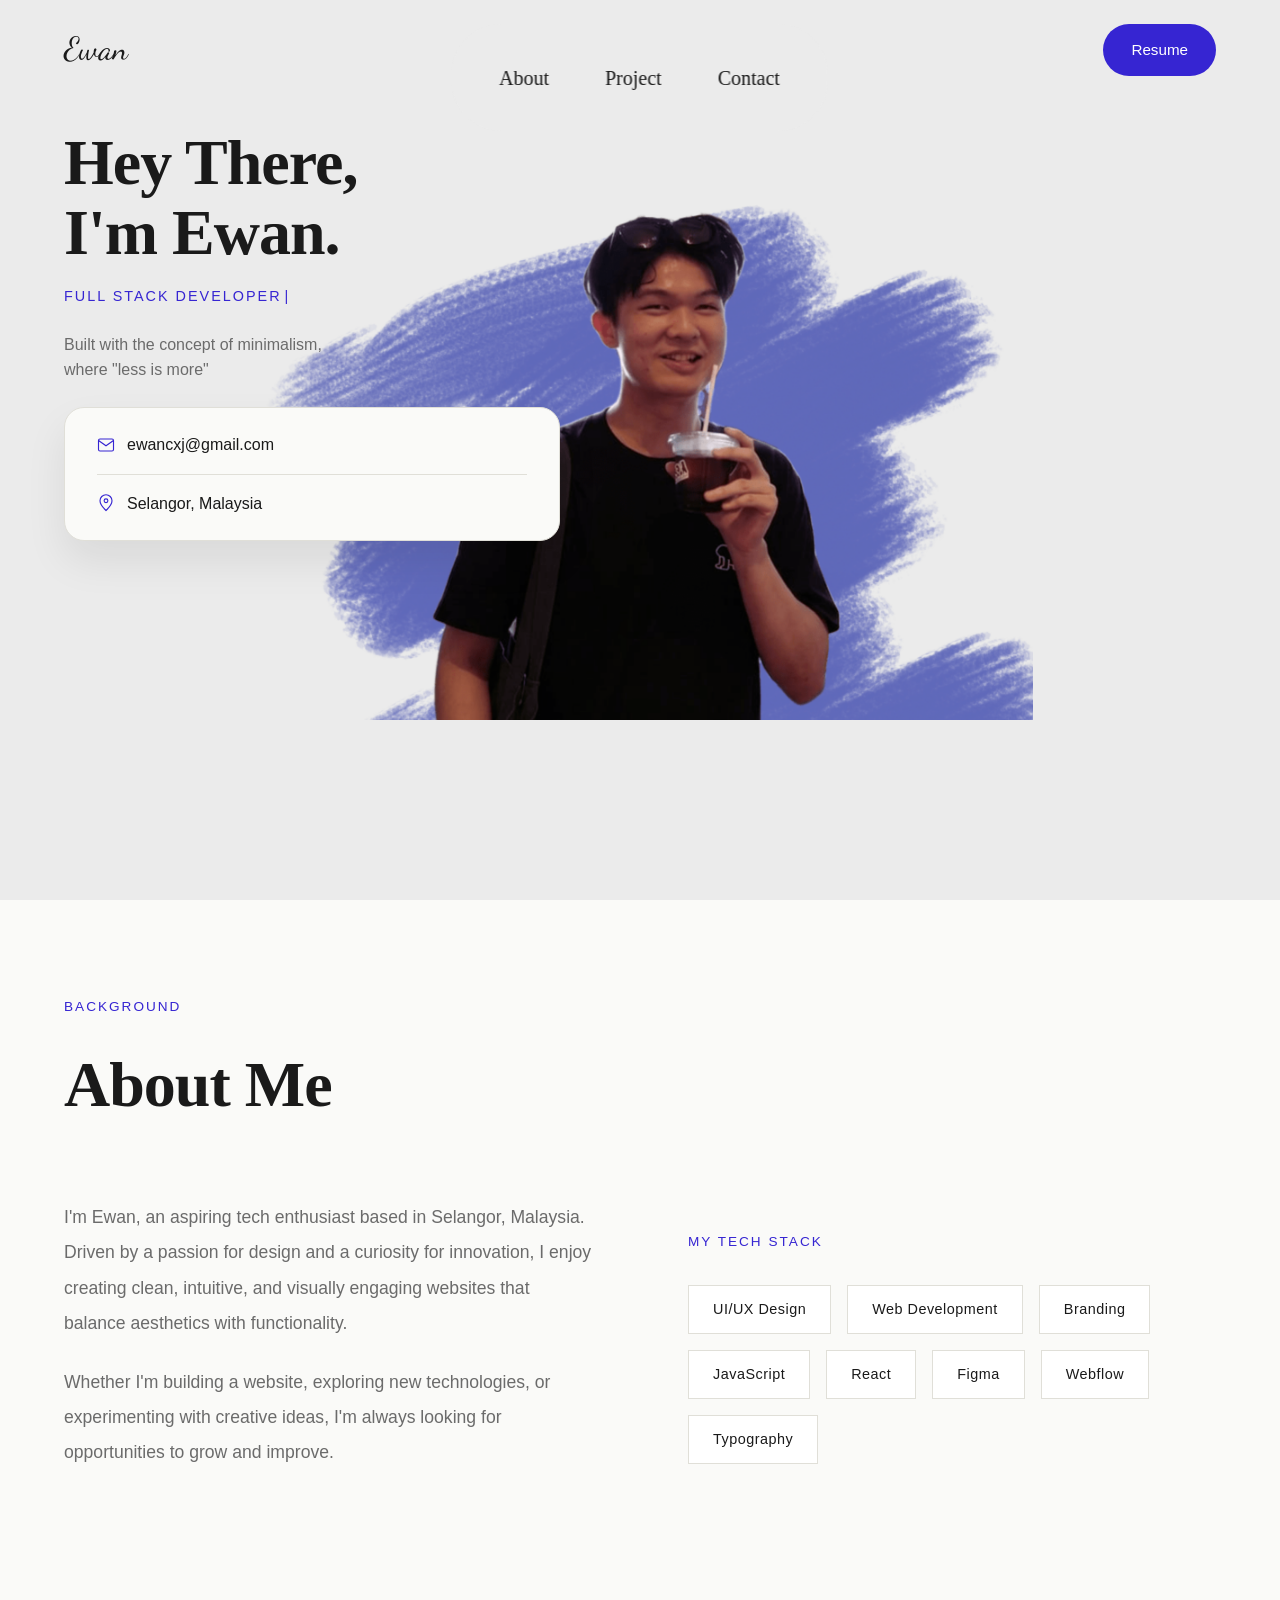
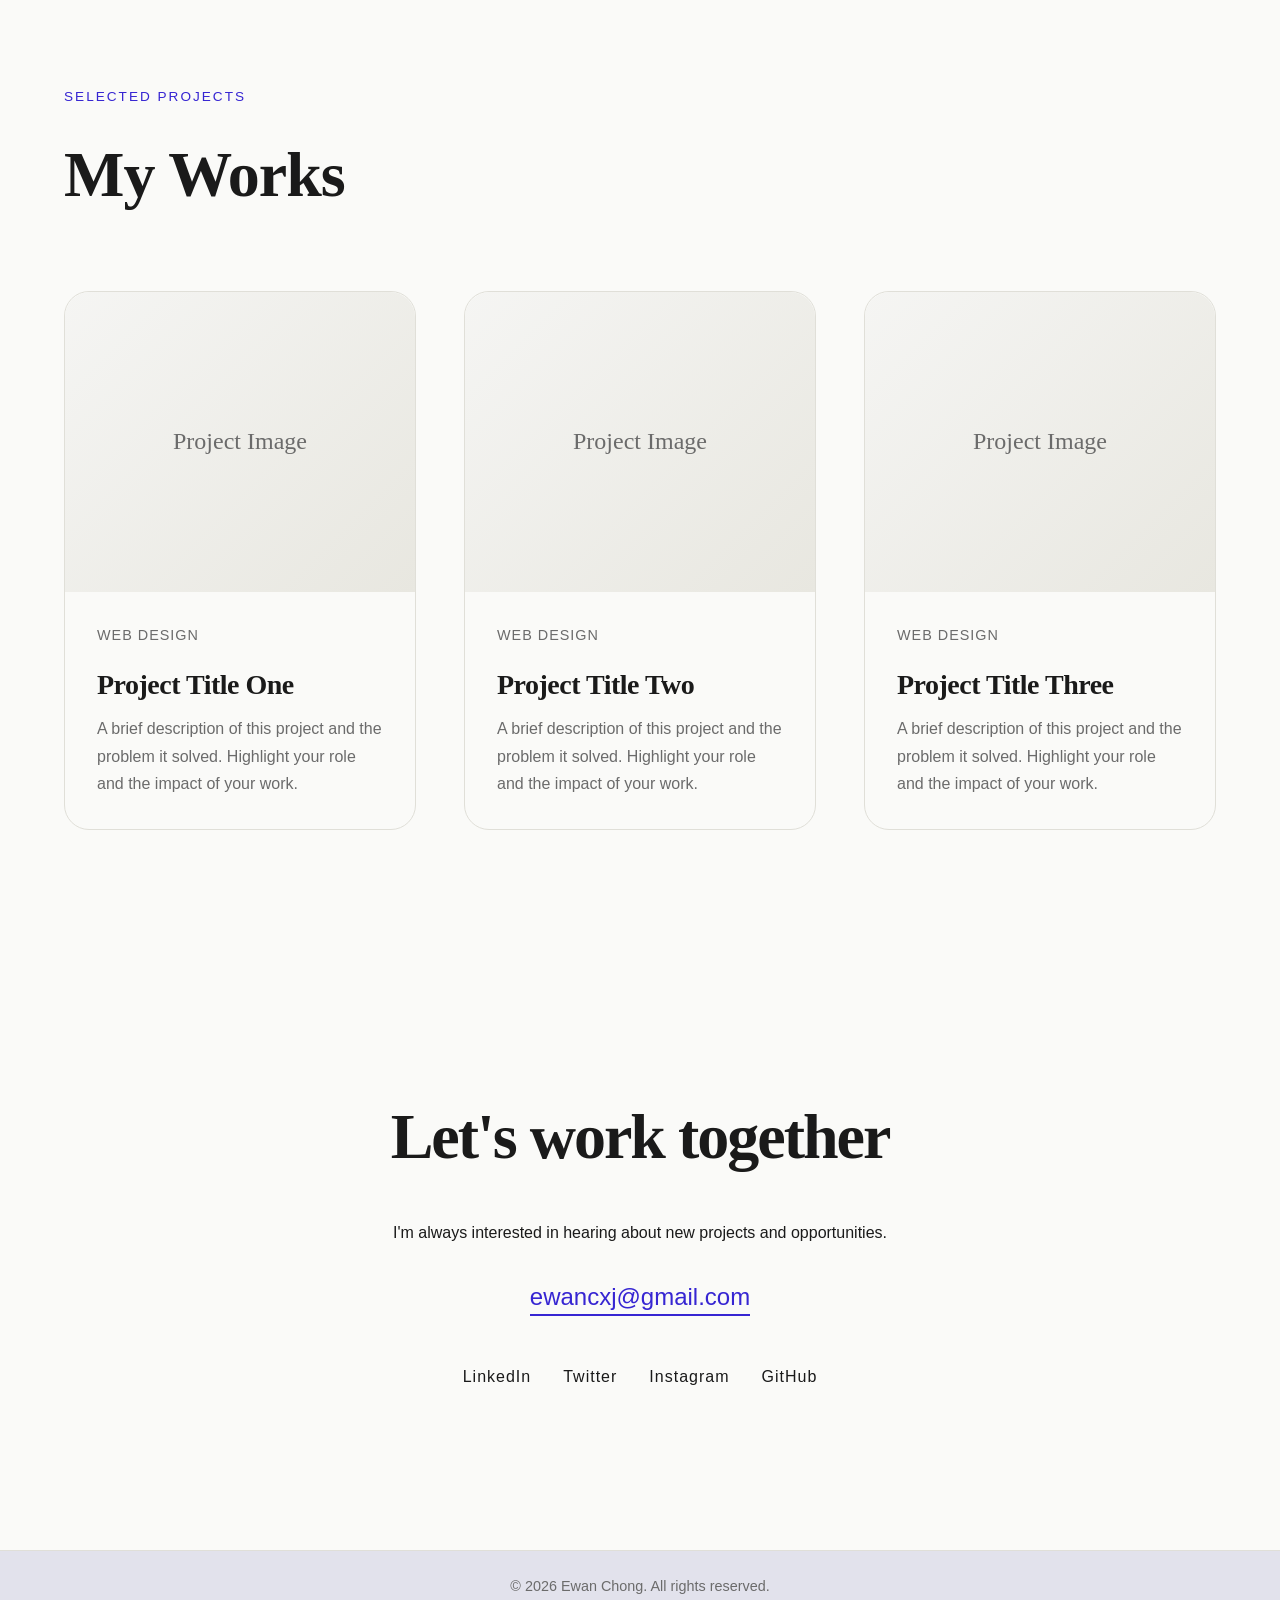
==== index.html @ fc51ee3c "improved hero info card" ====
<!DOCTYPE html>
<html lang="en">
<head>
	<meta charset="UTF-8">
	<meta name="viewport" content="width=device-width, initial-scale=1.0">
	<title>Ewan Chong | Welcome to my Page!</title>
	<link rel="stylesheet" href="styles/styles.css">
	<link rel="preconnect" href="https://fonts.googleapis.com">
	<link rel="preconnect" href="https://fonts.gstatic.com" crossorigin>
	<link href="https://fonts.googleapis.com/css2?family=Roboto+Mono:ital,wght@0,100..700;1,100..700			&display=swap" rel="stylesheet">
    <link href="https://fonts.googleapis.com/css2?family=Dancing+Script:wght@700&display=swap" rel="stylesheet">
</head>
<body>
	<!-- Navigation Bar -->
     <a href="#" class="nav-signature">Ewan</a>
	<nav>
		<ul>
            <li><a href="#about"><span>About</span></a></li>
            <li><a href="#project"><span>Project</span></a></li>
            <li><a href="#contact"><span>Contact</span></a></li>
        </ul>
	</nav>
    <a href="#resume" class="nav-resume">Resume</a>

	<!-- Hero Section -->
	<section class="hero">
        <div class="hero-visual">
            <img src="img/portrait.png" alt="Ewan Chong" class="hero-portrait">
        </div>
        <div class="hero-content">
            <h1 class="hero-heading">Hey There,<br>I'm Ewan.</h1>
            <div class="hero-label"><span id="typewriter"></span></div>

            <div class="hero-footer-left">
                <p class="hero-tagline">Built with the concept of minimalism, where "less is more"</p>
            </div>

            <div class="hero-footer-right">
                <div class="hero-info-card">
                    <div class="hero-info-item">
                        <span class="hero-info-icon">
                            <svg viewBox="0 0 24 24" fill="none" stroke="currentColor" stroke-width="1.5">
                                <rect x="2" y="4" width="20" height="16" rx="2"/>
                                <path d="M2 6l10 7 10-7"/>
                            </svg>
                        </span>
                        <a href="mailto:ewancxj@gmail.com" class="hero-info-value"><span>ewancxj@gmail.com</span></a>
                    </div>
                    <div class="hero-info-divider"></div>
                    <div class="hero-info-item">
                        <span class="hero-info-icon">
                            <svg viewBox="0 0 24 24" fill="none" stroke="currentColor" stroke-width="1.5">
                                <path d="M12 22s8-7.58 8-13a8 8 0 1 0-16 0c0 5.42 8 13 8 13z"/>
                                <circle cx="12" cy="9" r="2.5"/>
                            </svg>
                        </span>
                        <span class="hero-info-value"><span>Selangor, Malaysia</span></span>
                    </div>
                </div>
            </div>
        </div>
	</section>
	

	<!-- About Section -->
	<section id="about">
		<div class="section-header">
            <div class="section-label">Background</div>
            <h2 class="section-title">About Me</h2>
        </div>

		<div class="about-content">
            <div>
                <div class="about-text">
                    <p>
                        I'm Ewan, an aspiring tech enthusiast based in Selangor, Malaysia. 
                        Driven by a passion for design and a curiosity for innovation, I enjoy creating clean, intuitive, 
                        and visually engaging websites that balance aesthetics with functionality. 
                    </p>
                    <p>
                        Whether I'm building a website, exploring new technologies, or experimenting with creative ideas, 
                        I'm always looking for opportunities to grow and improve.
                    </p>
                </div>
            </div>

			<div>
                <div class="section-label">My Tech Stack</div>
                <div class="skills">
                    <span class="skill-tag">UI/UX Design</span>
                    <span class="skill-tag">Web Development</span>
                    <span class="skill-tag">Branding</span>
                    <span class="skill-tag">JavaScript</span>
                    <span class="skill-tag">React</span>
                    <span class="skill-tag">Figma</span>
                    <span class="skill-tag">Webflow</span>
                    <span class="skill-tag">Typography</span>
                </div>
            </div>
		</div>
	</section>


	<!-- Project Section -->
	<section id="project">
		<div class="section-header">
            <div class="section-label">Selected Projects</div>
            <h2 class="section-title">My Works</h2>
        </div>
 
        <div class="project-grid">
            <article class="project-item">
                <div class="project-image">Project Image</div>
                <div class="project-content">
                    <div class="project-category">Web Design</div>
                    <h3 class="project-title">Project Title One</h3>
                    <p class="project-description">
                        A brief description of this project and the problem it solved. 
                        Highlight your role and the impact of your work.
                    </p>
                </div>
            </article>

			<article class="project-item">
                <div class="project-image">Project Image</div>
                <div class="project-content">
                    <div class="project-category">Web Design</div>
                    <h3 class="project-title">Project Title Two</h3>
                    <p class="project-description">
                        A brief description of this project and the problem it solved. 
                        Highlight your role and the impact of your work.
                    </p>
                </div>
            </article>

            <article class="project-item">
                <div class="project-image">Project Image</div>
                <div class="project-content">
                    <div class="project-category">Web Design</div>
                    <h3 class="project-title">Project Title Three</h3>
                    <p class="project-description">
                        A brief description of this project and the problem it solved. 
                        Highlight your role and the impact of your work.
                    </p>
                </div>
            </article>
        </div>    
	</section>


	<!-- Contact Section -->
	<section id="contact">
		<div class="contact-content">
            <h2 class="contact-title">Let's work together</h2>
            <p class="hero-description" style="margin: 0 auto 2rem;">
                I'm always interested in hearing about new projects and opportunities.
            </p>
            <a href="mailto:ewancxj@gmail.com" class="contact-email">ewancxj@gmail.com</a>
            
            <div class="social-links">
                <a href="https://www.linkedin.com/in/xin-jie-chong" class="social-link">LinkedIn</a>
                <a href="https://x.com/_Edzer_" class="social-link">Twitter</a>
				<a href="https://www.instagram.com/xinnjiee_/?hl=en" class="social-link">Instagram</a>
				<a href="https://github.com/ItsEdzer" class="social-link">GitHub</a>
            </div>
        </div>
	</section>


	<!-- Footer -->
	<footer>
		<p>&copy; 2026 Ewan Chong. All rights reserved.</p>
	</footer>

    <script src="scripts/scripts.js"></script>
</body>
</html>
---- styles/styles.css ----
:root {
	--color-bg: #fafaf8;
    --color-bg-secondary: #ebebeb;
	--color-text: #1a1a1a;
	--color-accent: #3625d2;
	--color-border: #e0dfd8;
	--color-secondary: #6b6b6b;
	--serif: 'Playfair Display', seif;
	--sans: 'Work Sans', sans-serif;
}

* {
	margin: 0;
	padding: 0;
	box-sizing: border-box;
}

body {
    font-family: var(--sans);
    background: var(--color-bg);
    color: var(--color-text);
    line-height: 1.6;
    overflow-x: hidden;
}

/* Navigation */
nav {
    position: fixed;
    top: 1.5rem;
    left: 50%;
    transform: translateX(-50%);
    width: fit-content;
    padding: 1.75rem 1.5rem;
    display: flex;
    justify-content: center;
    background: rgba(235, 235, 235, 0.6);
    backdrop-filter: blur(5px);
    border-radius: 50px;
    z-index: 1000;
    animation: slideDown 0.8s cubic-bezier(0.16, 1, 0.3, 1);
    transition: padding 0.4s ease, top 0.4s ease;
}

.nav-signature {
    position: fixed;
    top: 1.5rem;
    left: 4rem;
    font-family: 'Dancing Script', cursive;
    font-size: 2rem;
    color: var(--color-text);
    text-decoration: none;
    z-index: 1000;
    animation: slideDownFade 0.8s cubic-bezier(0.16, 1, 0.3, 1);
}

.nav-resume {
    position: fixed;
    top: 1.5rem;
    right: 4rem;
    padding: 0.85rem 1.75rem;
    background: var(--color-accent);
    color: white;
    text-decoration: none;
    border-radius: 30px;
    font-size: 0.95rem;
    font-weight: 500;
    z-index: 1000;
    animation: slideDownFade 0.8s cubic-bezier(0.16, 1, 0.3, 1);
    transition: opacity 0.3s ease;
}

.nav-resume:hover {
    opacity: 0.85;
}

@keyframes slideDownFade {
    from { transform: translateY(-100%); opacity: 0; }
    to { transform: translateY(0); opacity: 1; }
}

nav.scrolled {
    top: 1rem;
    padding: 0.75rem 0.5rem;
}

@keyframes slideDown {
    from { transform: translate(-50%, -100%); opacity: 0; }
    to { transform: translate(-50%, 0); opacity: 1; }
}

nav ul {
    list-style: none;
    display: flex;
    gap: 0.5rem;
}

nav ul li a {
    display: inline-block;
    padding: 0.6rem 1.5rem;
    border-radius: 30px;
    color: var(--color-text);
    text-decoration: none;
    font-family: var(--serif);
    font-size: 1.25rem;
    transition: padding 0.4s ease, font-size 0.4s ease;
}

nav.scrolled ul li a {
    padding: 0.6rem 1.5rem;
    font-size: 1rem;
}

nav ul li a span {
    position: relative;
    color: var(--color-text);
    transition: color 0.3s ease;
}

nav ul li a span::after {
    content: '';
    position: absolute;
    bottom: -4px;
    left: 0;
    width: 0;
    height: 1px;
    background: var(--color-accent);
    transition: width 0.3s ease;
}

nav ul li a:hover span::after {
    width: 100%;
}

nav ul li a:hover span {
    color: var(--color-accent);
}



/* Hero Section */
.hero {
    background: var(--color-bg-secondary);
    min-height: 100vh;
    display: grid;
    grid-template-columns: 1fr 1fr;
    grid-template-rows: auto 1fr auto;
    gap: 1rem 2rem;
    padding: 0;
    position: relative;
    overflow: hidden;
}

.hero-visual {
    grid-column: 1 / -1;
    grid-row: 1 / -1;
    position: absolute;
    inset: 0;
    display: flex;
    justify-content: center;
    align-items: center;
    z-index: 0;
    pointer-events: none;
}

.hero-portrait {
    position: relative;
    z-index: 2;
    object-fit: contain;
    display: block;
    height: auto;
    max-height: 60%;
    width: auto;
    max-width: 100%
}

.hero-content {
    grid-column: 1;
    grid-row: 1;
    padding: 8rem 4rem;
}

.hero-heading {
    grid-column: 1;
    grid-row: 1;
    font-family: var(--serif);
    font-size: clamp(2.5rem, 6vw, 4rem);
    font-weight: 700;
    line-height: 1.1;
    letter-spacing: -1px;
}

.hero-footer-left {
    grid-column: 1;
    grid-row: 3;
    justify-self: start;
    align-self: end;
    display: flex;
    flex-direction: column;
    align-items: flex-start;
    text-align: left;
}

.hero-tagline {
    max-width: 280px;
    color: var(--color-secondary);
    font-size: 1rem;
    margin-bottom: 1.5rem;
}

.hero-footer-right {
    grid-column: 2;
    grid-row: 3;
    justify-self: end;
    align-self: end;
}

.hero-info-card {
    background: var(--color-bg);
    border: 1px solid var(--color-border);
    border-radius: 20px;
    padding: 1.5rem 2rem;
    display: flex;
    flex-direction: column;
    gap: 1rem;
    min-width: 220px;
    box-shadow: 0 20px 40px rgba(0, 0, 0, 0.08);
}

.hero-info-item {
    display: flex;
    align-items: center;
    gap: 0.75rem;
}

.hero-info-icon {
    display: flex;
    color: var(--color-accent);
    flex-shrink: 0;
}

.hero-info-icon svg {
    width: 18px;
    height: 18px;
}

.hero-info-value {
    font-size: 1rem;
    color: var(--color-text);
    text-decoration: none;
    font-weight: 500;
}

.hero-info-value span {
    position: relative;
}

.hero-info-value span::after {
    content: '';
    position: absolute;
    bottom: -3px;
    left: 0;
    width: 0;
    height: 1px;
    background: var(--color-accent);
    transition: width 0.3s ease;
}

.hero-info-value:hover span::after {
    width: 100%;
}

.hero-info-value:hover span {
    color: var(--color-accent);
}

.hero-info-divider {
    height: 1px;
    background: var(--color-border);
}

@keyframes fadeInUp {
    from {
        transform: translateY(40px);
        opacity: 0;
    }
    to {
        transform: translateY(0);
        opacity: 1;
    }
}

.hero-label {
    font-size: 0.9rem;
    letter-spacing: 2px;
    text-transform: uppercase;
    color: var(--color-accent);
    margin-top: 1rem;
    margin-bottom: 1.5rem;
    font-weight: 500;
}

.hero-label::after {
    content: '|';
    margin-left: 3px;
    color: var(--color-accent);
    animation: blink 0.8s step-end infinite;
}

@keyframes blink {
    0%, 50% { opacity: 1; }
    51%, 100% { opacity: 0; }
}

.hero-heading-group,
.hero-tagline,
.hero-footer-left,
.hero-footer-right {
    position: relative;
    z-index: 1;
}



/* Section Styles */
section {
    padding: 6rem 4rem;
    position: relative;
}

.section-header {
    margin-bottom: 4rem;
}

.section-label {
    font-size: 0.85rem;
    letter-spacing: 2px;
    text-transform: uppercase;
    color: var(--color-accent);
    margin-bottom: 1rem;
    font-weight: 500;
}

.section-title {
    font-family: var(--serif);
    font-size: clamp(2.5rem, 5vw, 4rem);
    font-weight: 700;
    letter-spacing: -1px;
}



/* About Section */
.about-content {
    display: grid;
    grid-template-columns: 1fr 1fr;
    gap: 6rem;
    align-items: center;
    max-width: 1200px;
}

.about-text {
    font-size: 1.1rem;
    line-height: 2;
    color: var(--color-secondary);
    font-weight: 300;
}

.about-text p {
    margin-bottom: 1.5rem;
}

.skills {
    display: flex;
    flex-wrap: wrap;
    gap: 1rem;
    margin-top: 2rem;
}

.skill-tag {
    padding: 0.75rem 1.5rem;
    border: 1px solid var(--color-border);
    background: white;
    font-size: 0.9rem;
    letter-spacing: 0.5px;
    transition: all 0.3s ease;
}

.skill-tag:hover {
    background: var(--color-accent);
    color: white;
    border-color: var(--color-accent);
}



/* Project Section */
.project-grid {
    display: grid;
    grid-template-columns: repeat(auto-fit, minmax(300px, 1fr));
    gap: 3rem;
    margin-top: 3rem;
}

.project-item {
    transition: transform 0.4s ease, box-shadow 0.4s ease;
    border: 1.5px solid var(--color-border);
    border-radius: 25px;
}

.project-item:hover {
    transform: translateY(-8px);
    border: 2px solid var(--color-accent);
    box-shadow: 0 20px 40px rgba(0, 0, 0, 0.1);
    animation: float 2s ease-in-out 0.4s infinite;
}

@keyframes float {
    0%, 100% { transform: translateY(-8px); }
    50% { transform: translateY(-14px); }
}

.project-image {
    width: 100%;
    height: 300px;
    background: linear-gradient(135deg, #f5f5f3, #e8e7e0);
    display: flex;
    align-items: center;
    justify-content: center;
    font-family: var(--serif);
    font-size: 1.5rem;
    color: var(--color-secondary);
    transition: background 0.4s ease;
    border-radius: 25px 25px 0 0;
}

.project-item:hover .project-image {
    background: linear-gradient(135deg, var(--color-accent), #d97746);
    color: white;
}

.project-content {
    padding: 2rem;
}

.project-title {
    font-family: var(--serif);
    font-size: 1.75rem;
    font-weight: 700;
    margin-bottom: 0.5rem;
    letter-spacing: -0.5px;
}

.project-category {
    font-size: 0.9rem;
    color: var(--color-secondary);
    text-transform: uppercase;
    letter-spacing: 1px;
    margin-bottom: 1rem;
}

.project-description {
    color: var(--color-secondary);
    line-height: 1.7;
    font-weight: 300;
}



/* Contact Section */
.contact-content {
    text-align: center;
    max-width: 800px;
    margin: 0 auto;
    padding: 4rem 0;
}

.contact-title {
    font-family: var(--serif);
    font-size: clamp(2.5rem, 5vw, 4.5rem);
    font-weight: 900;
    margin-bottom: 2rem;
    letter-spacing: -2px;
}

.contact-email {
    font-size: 1.5rem;
    color: var(--color-accent);
    text-decoration: none;
    font-weight: 500;
    border-bottom: 2px solid var(--color-accent);
    padding-bottom: 0.25rem;
    transition: opacity 0.3s ease;
}

.contact-email:hover {
    opacity: 0.7;
}

.social-links {
    display: flex;
    gap: 2rem;
    justify-content: center;
    margin-top: 3rem;
}

.social-link {
    color: var(--color-text);
    position: relative;
    text-decoration: none;
    font-size: 1rem;
    letter-spacing: 1px;
    transition: color 0.3s ease;
}

.social-link::after {
    content: '';
    position: absolute;
    bottom: -4px;
    left: 0;
    width: 0;
    height: 1px;
    background: var(--color-accent);
    transition: width 0.3s ease;
}

.social-link:hover {
    color: var(--color-accent);
}

.social-link:hover::after {
    width: 100%;
}


/* Footer Section */
footer {
    padding: 1.5rem 4rem;
    background: rgba(225, 225, 235, 0.95);
    border-top: 1px solid var(--color-border);
    text-align: center;
    color: var(--color-secondary);
    font-size: 0.9rem;
}



/* Animation */
.animate {
    opacity: 0;
    transform: translateY(40px);
    transition: opacity 1.4s cubic-bezier(0.16, 1, 0.3, 1),
                transform 1.4s cubic-bezier(0.16, 1, 0.3, 1);
}

.animate.visible {
    opacity: 1;
    transform: translateY(0);
}

/* Staggered delays for project items */
.animate:nth-child(1) { transition-delay: 0.2s; }
.animate:nth-child(2) { transition-delay: 0.4s; }
.animate:nth-child(3) { transition-delay: 0.6s; }
.animate:nth-child(4) { transition-delay: 0.8s; }
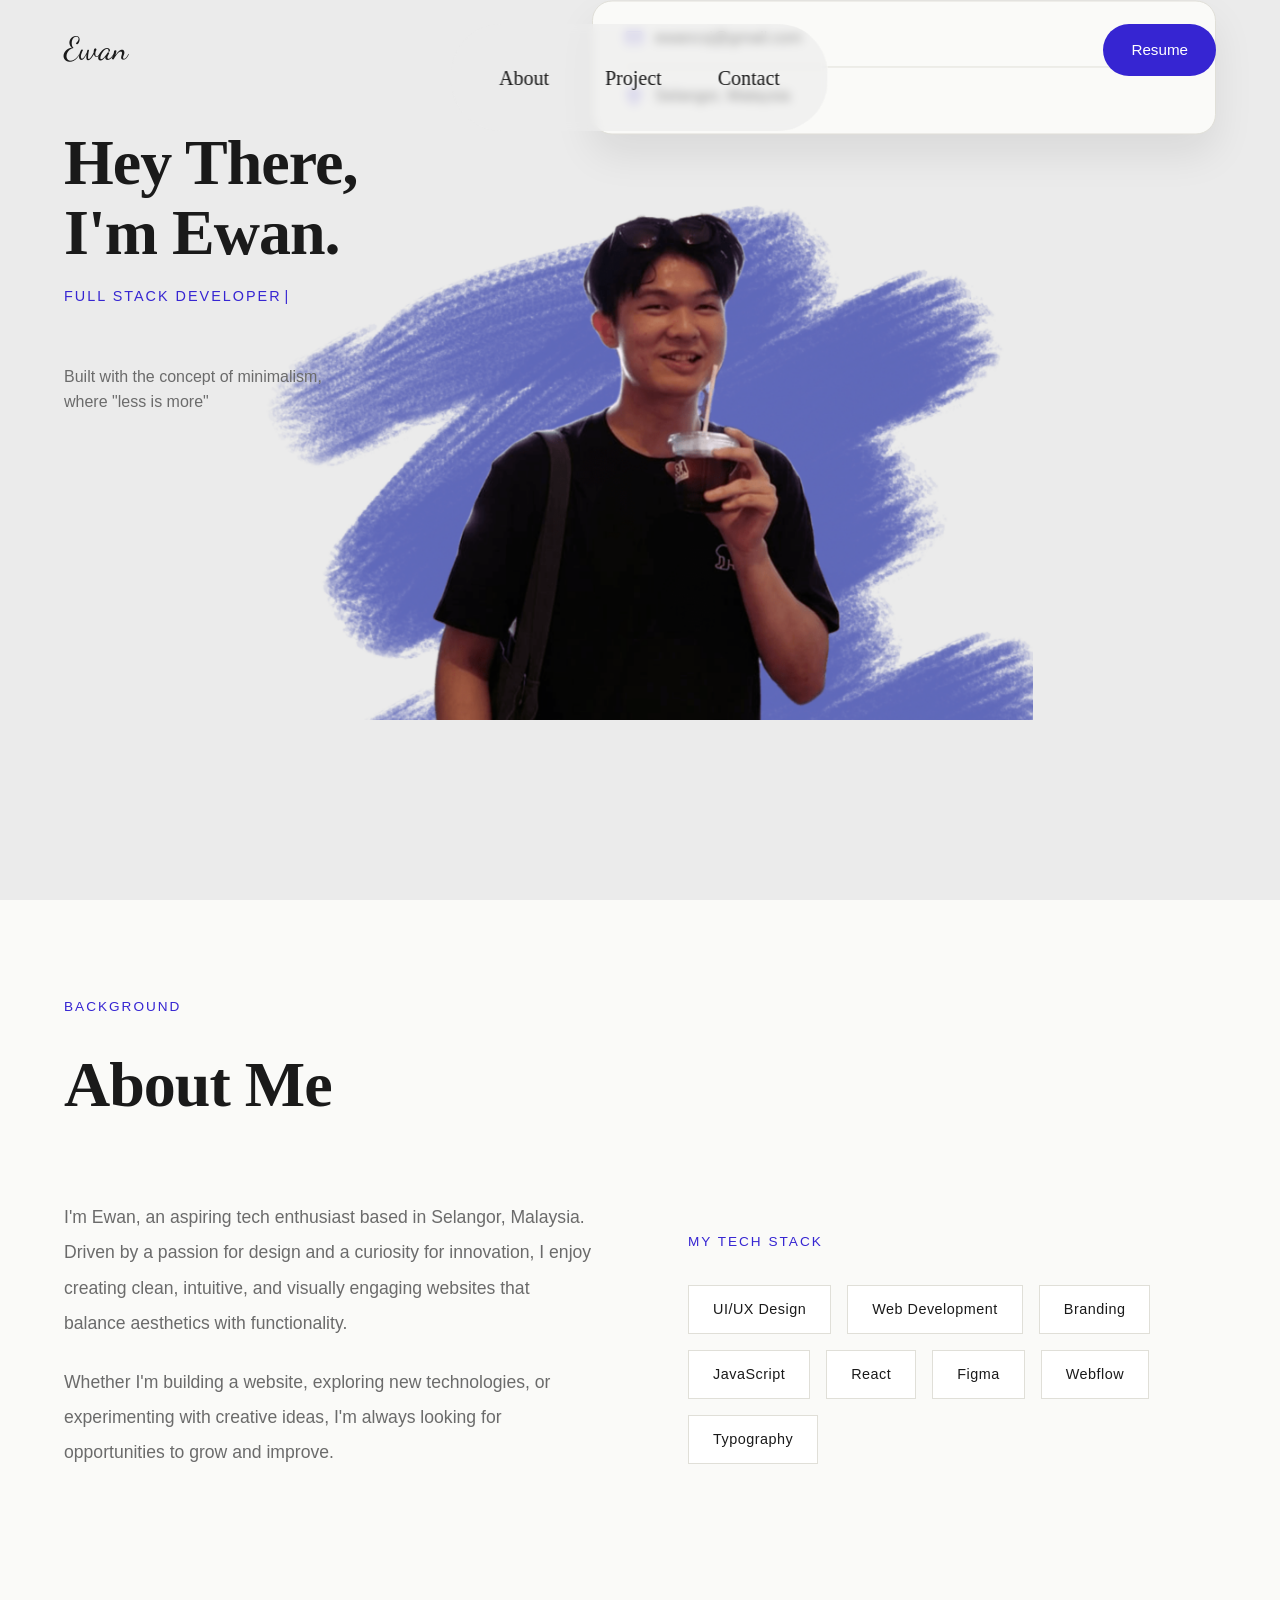
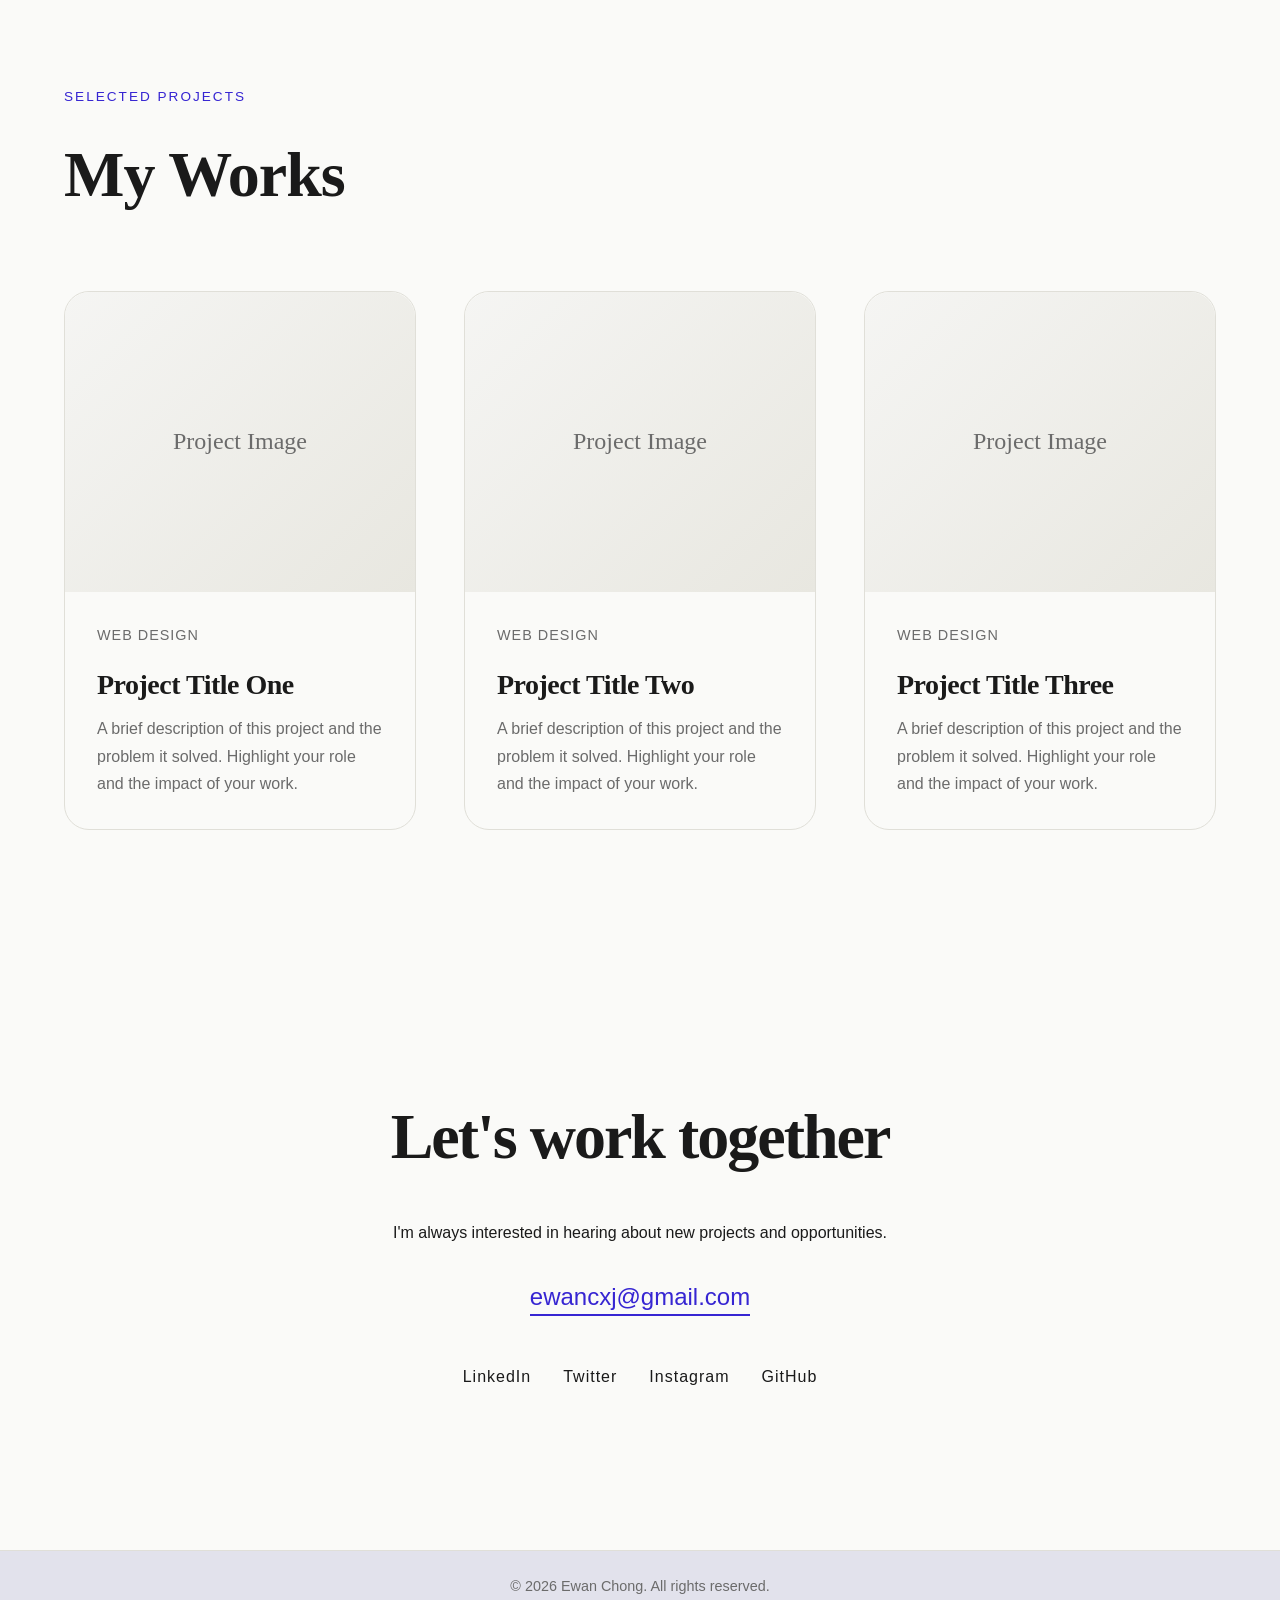
==== commit 96dc73d6: "adjust pos 1" ====
--- a/index.html
+++ b/index.html
@@ -34,8 +34,8 @@
             <div class="hero-footer-left">
                 <p class="hero-tagline">Built with the concept of minimalism, where "less is more"</p>
             </div>
-
-            <div class="hero-footer-right">
+        </div>
+        <div class="hero-footer-right">
                 <div class="hero-info-card">
                     <div class="hero-info-item">
                         <span class="hero-info-icon">
@@ -58,7 +58,6 @@
                     </div>
                 </div>
             </div>
-        </div>
 	</section>
 	
 
--- a/styles/styles.css
+++ b/styles/styles.css
@@ -160,6 +160,7 @@
     align-items: center;
     z-index: 0;
     pointer-events: none;
+    padding-bottom: 0rem;
 }
 
 .hero-portrait {
@@ -198,6 +199,7 @@
     flex-direction: column;
     align-items: flex-start;
     text-align: left;
+    padding-top: 2rem;
 }
 
 .hero-tagline {
@@ -208,10 +210,11 @@
 }
 
 .hero-footer-right {
-    grid-column: 2;
-    grid-row: 3;
-    justify-self: end;
-    align-self: end;
+    position: absolute;
+    top: 50%;
+    right: 4rem;
+    transform: translateY(-50%);
+    z-index: 3;
 }
 
 .hero-info-card {
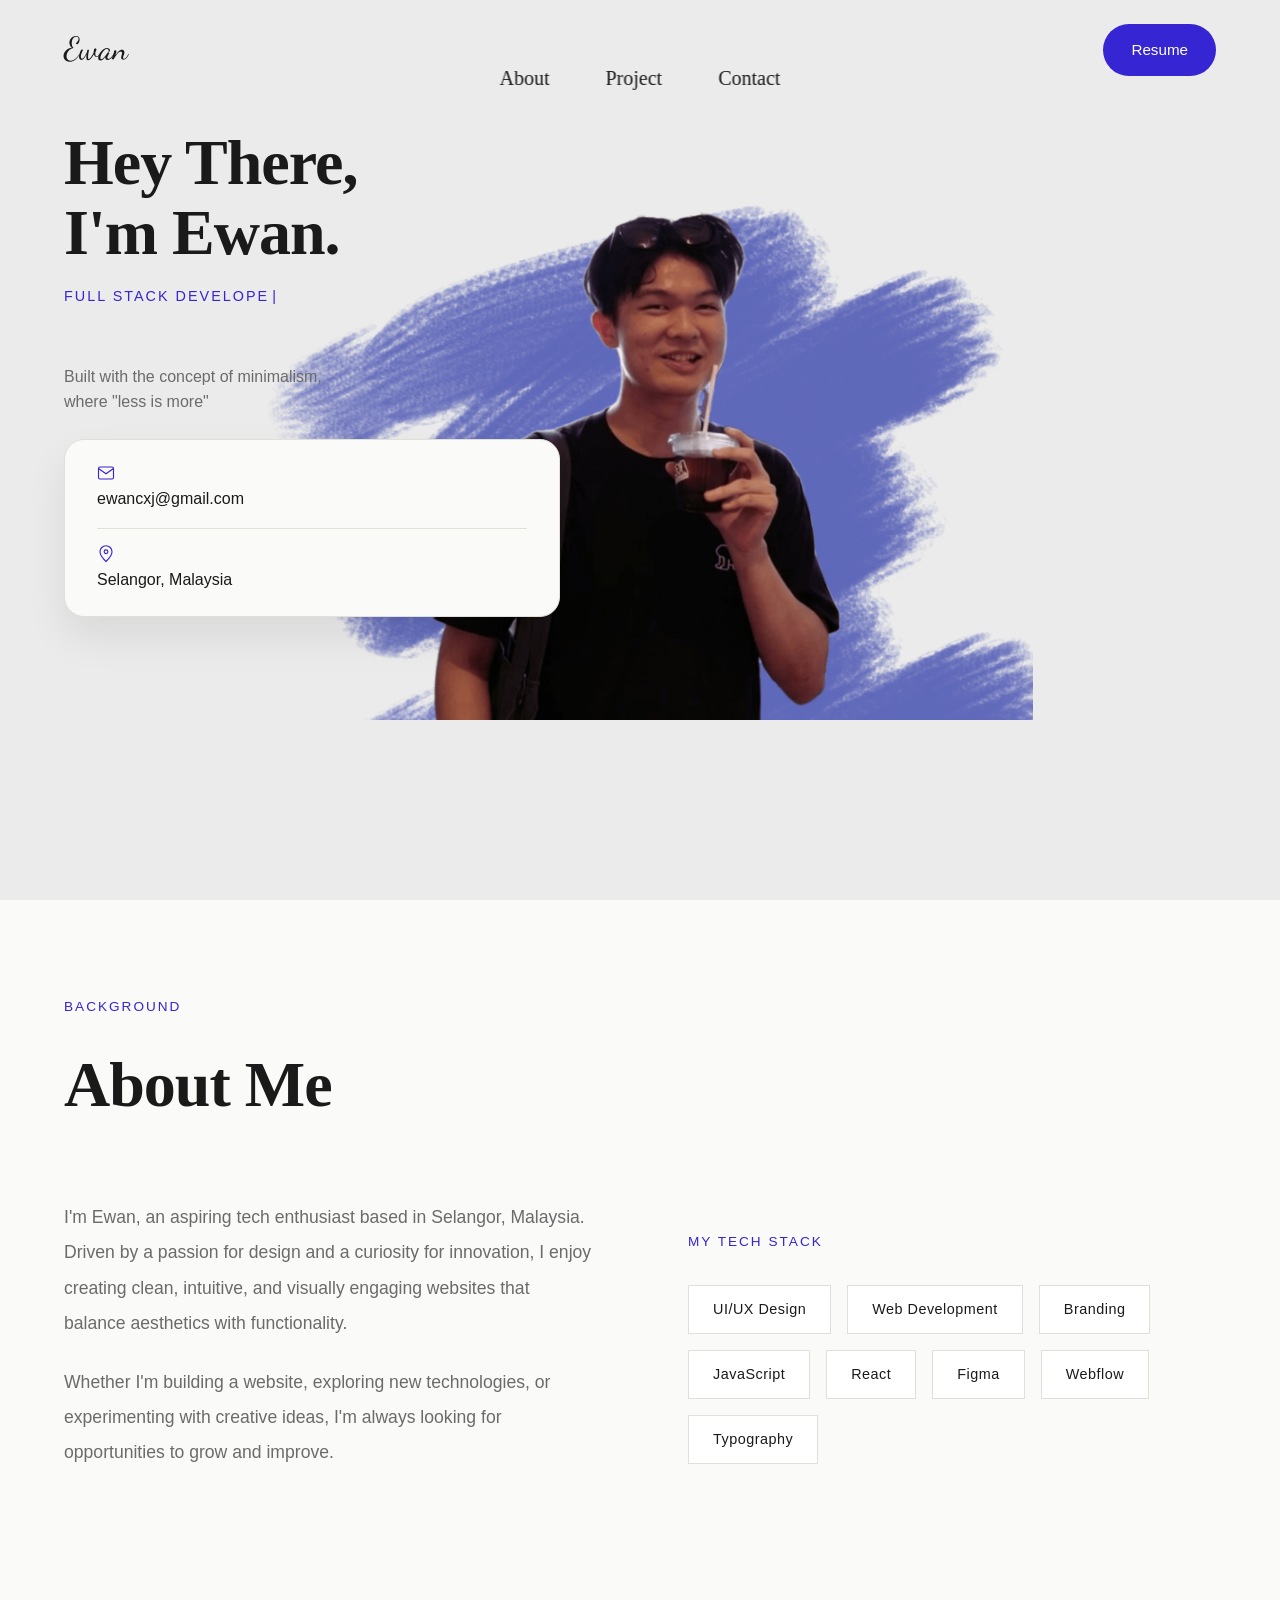
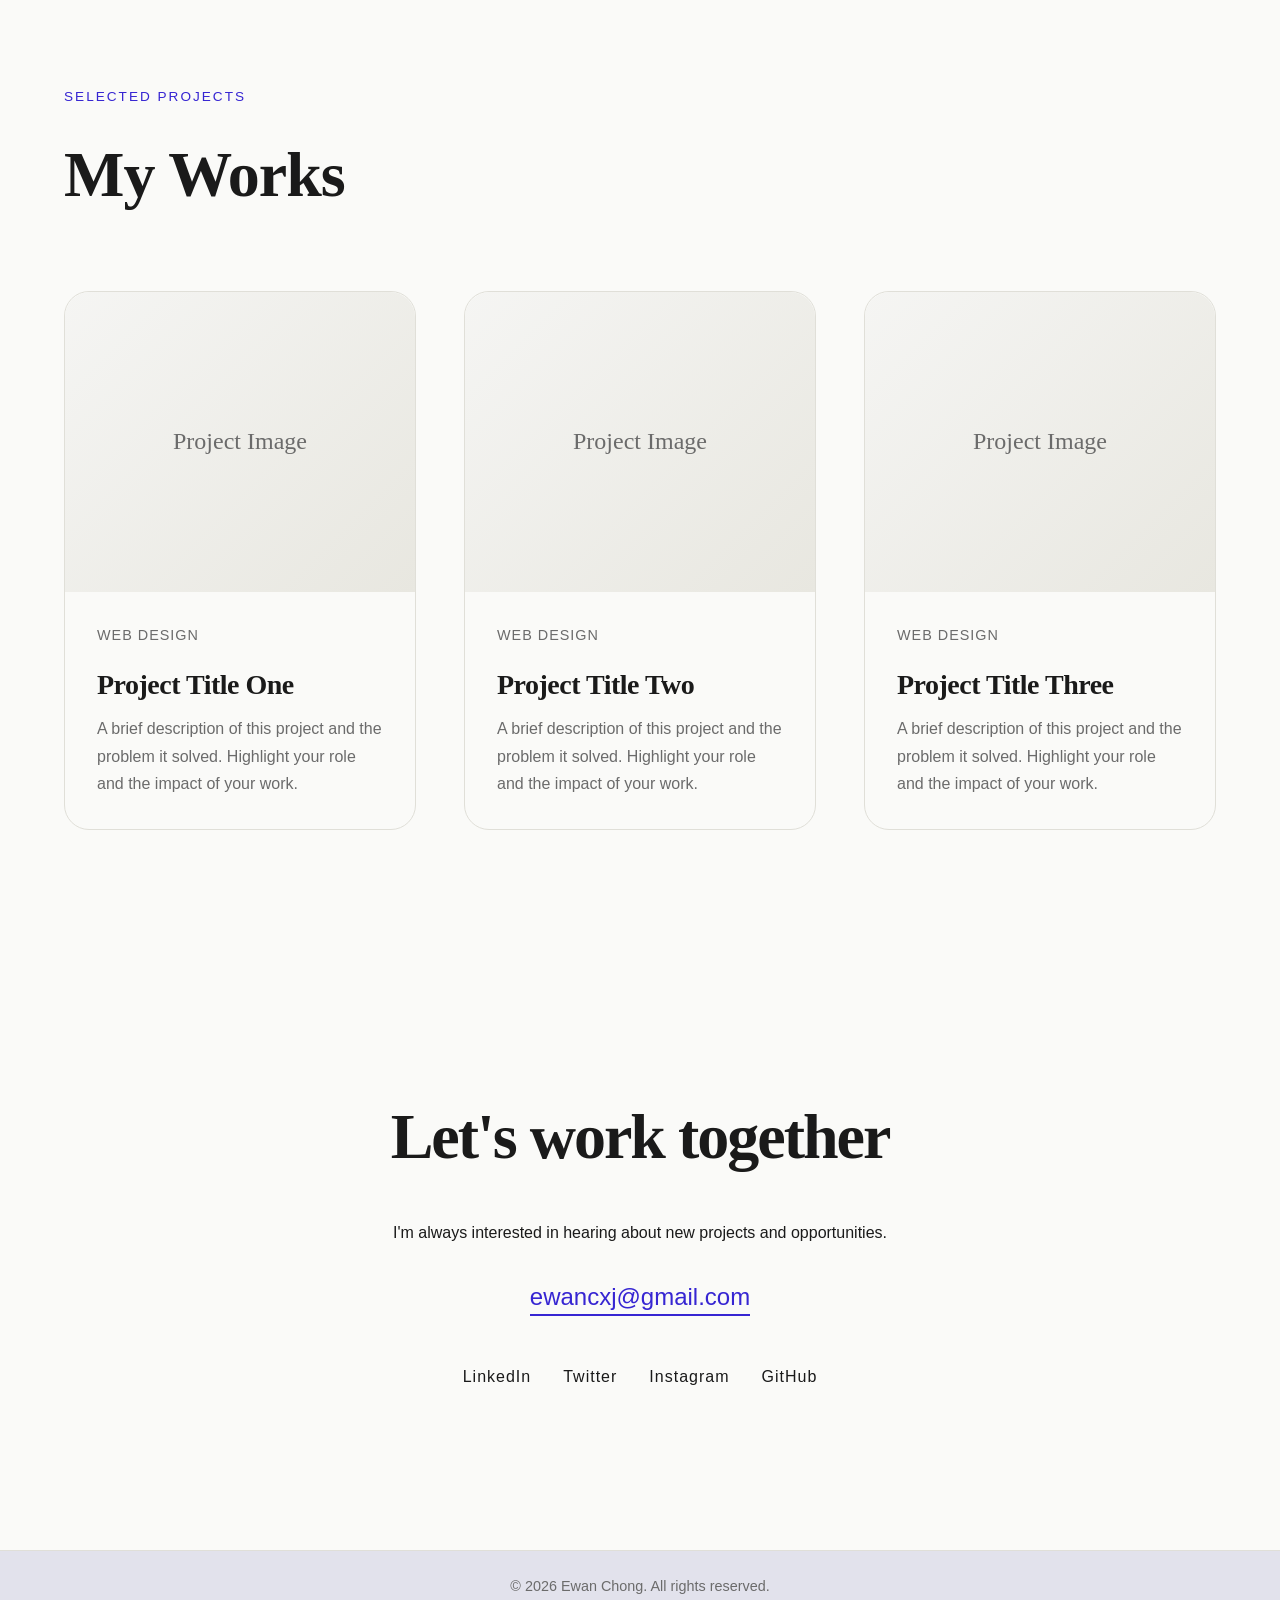
==== commit 0226c748: "redo" ====
--- a/index.html
+++ b/index.html
@@ -34,8 +34,8 @@
             <div class="hero-footer-left">
                 <p class="hero-tagline">Built with the concept of minimalism, where "less is more"</p>
             </div>
-        </div>
-        <div class="hero-footer-right">
+
+            <div class="hero-footer-right">
                 <div class="hero-info-card">
                     <div class="hero-info-item">
                         <span class="hero-info-icon">
@@ -58,6 +58,8 @@
                     </div>
                 </div>
             </div>
+        </div>
+        
 	</section>
 	
 
--- a/styles/styles.css
+++ b/styles/styles.css
@@ -210,11 +210,10 @@
 }
 
 .hero-footer-right {
-    position: absolute;
-    top: 50%;
-    right: 4rem;
-    transform: translateY(-50%);
-    z-index: 3;
+    grid-column: 2;
+    grid-row: 3;
+    justify-self: end;
+    align-self: end;
 }
 
 .hero-info-card {
@@ -231,8 +230,8 @@
 
 .hero-info-item {
     display: flex;
-    align-items: center;
-    gap: 0.75rem;
+    flex-direction: column;
+    gap: 0.25rem;
 }
 
 .hero-info-icon {
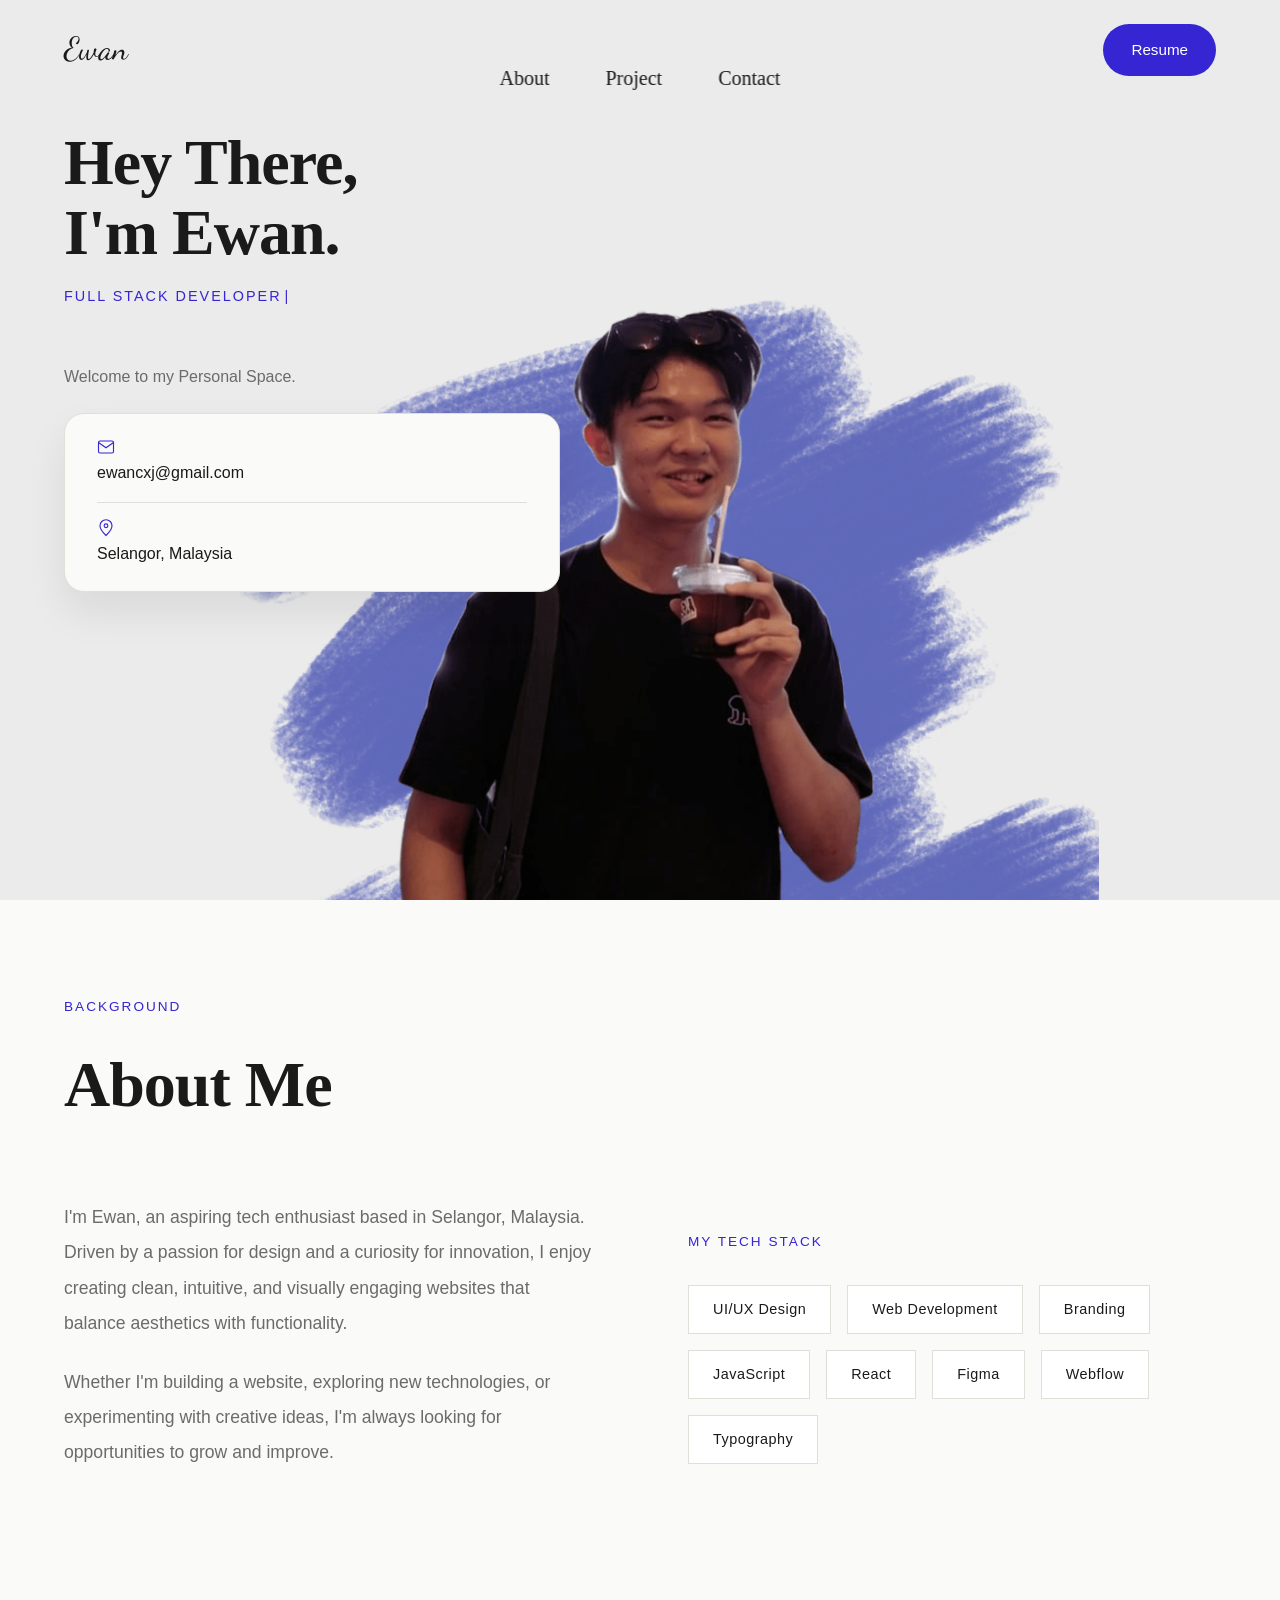
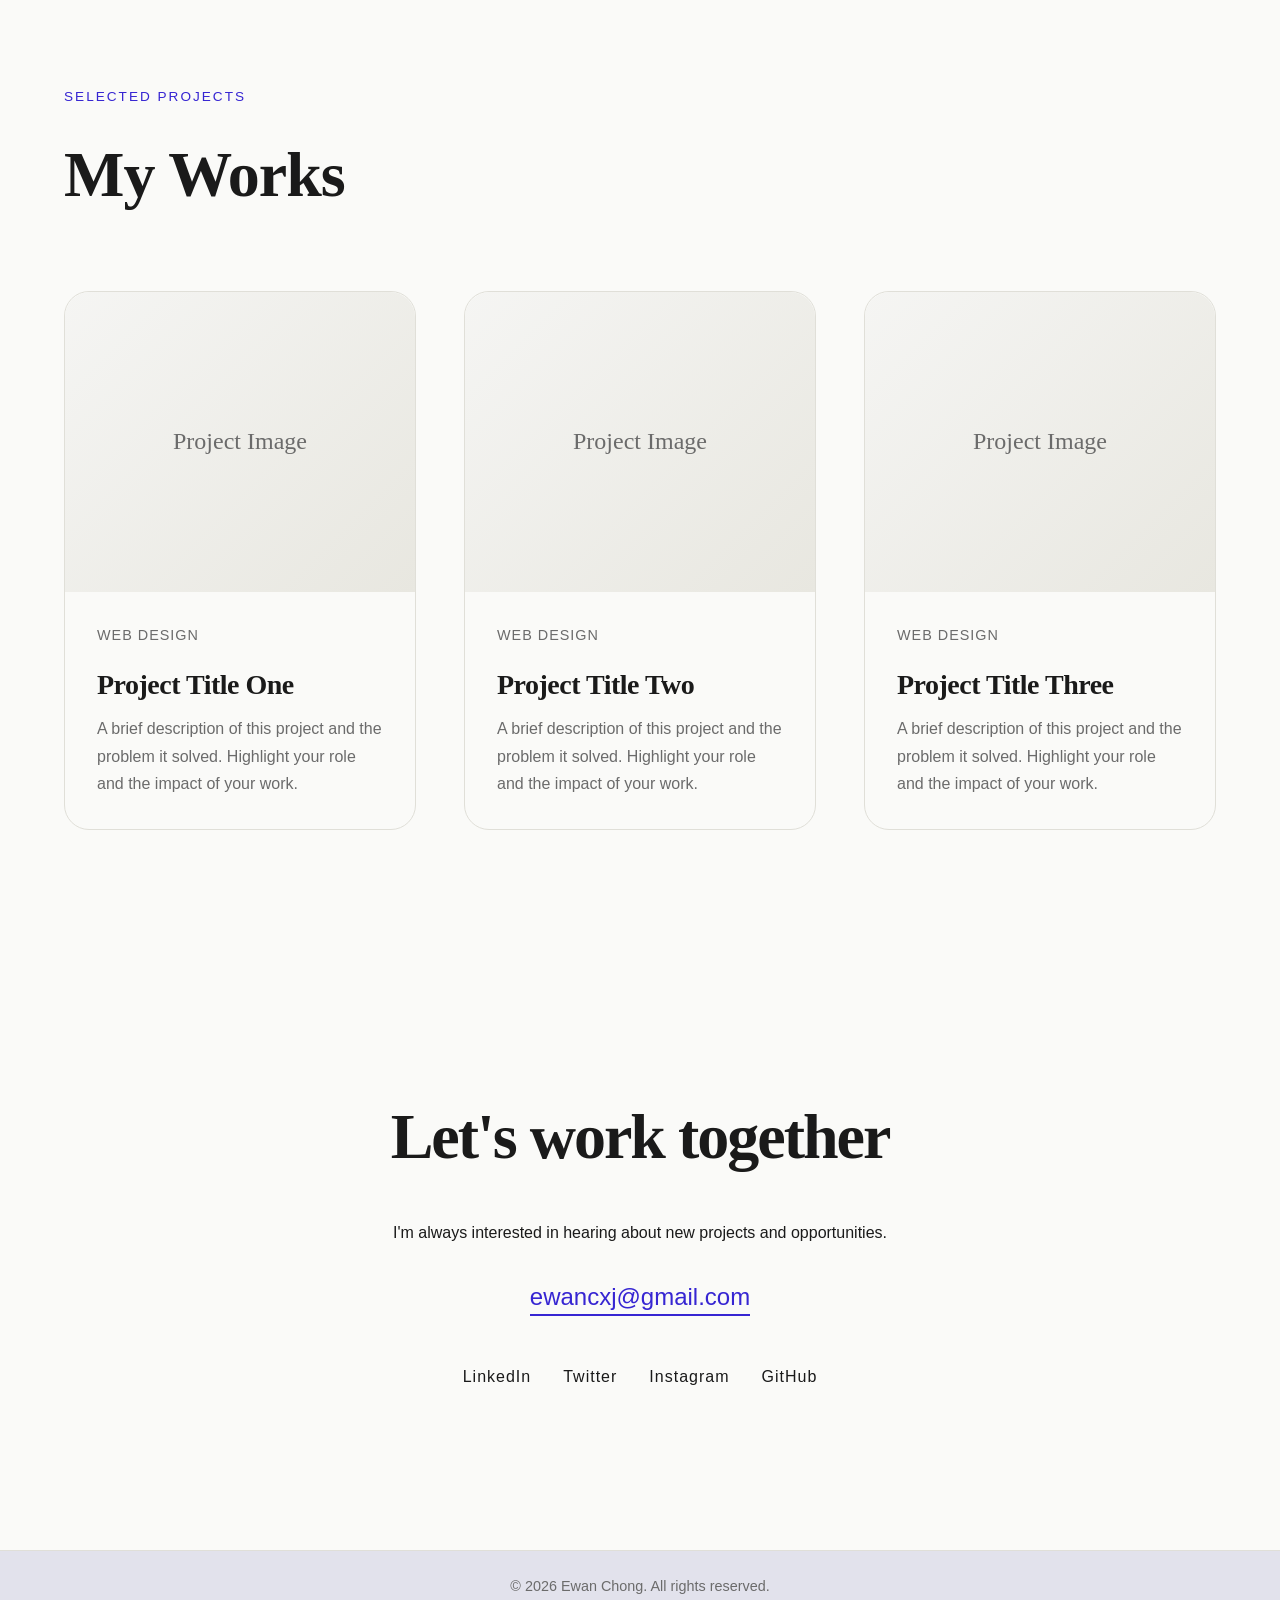
==== commit 93f9fc61: "adjustment" ====
--- a/index.html
+++ b/index.html
@@ -32,7 +32,7 @@
             <div class="hero-label"><span id="typewriter"></span></div>
 
             <div class="hero-footer-left">
-                <p class="hero-tagline">Built with the concept of minimalism, where "less is more"</p>
+                <p class="hero-tagline">Welcome to my Personal Space.</p>
             </div>
 
             <div class="hero-footer-right">
--- a/styles/styles.css
+++ b/styles/styles.css
@@ -42,7 +42,7 @@
 }
 
 .nav-signature {
-    position: fixed;
+    position: absolute;
     top: 1.5rem;
     left: 4rem;
     font-family: 'Dancing Script', cursive;
@@ -54,7 +54,7 @@
 }
 
 .nav-resume {
-    position: fixed;
+    position: absolute;
     top: 1.5rem;
     right: 4rem;
     padding: 0.85rem 1.75rem;
@@ -157,10 +157,9 @@
     inset: 0;
     display: flex;
     justify-content: center;
-    align-items: center;
+    align-items: flex-end;
     z-index: 0;
     pointer-events: none;
-    padding-bottom: 0rem;
 }
 
 .hero-portrait {
@@ -169,7 +168,7 @@
     object-fit: contain;
     display: block;
     height: auto;
-    max-height: 60%;
+    max-height: 70%;
     width: auto;
     max-width: 100%
 }
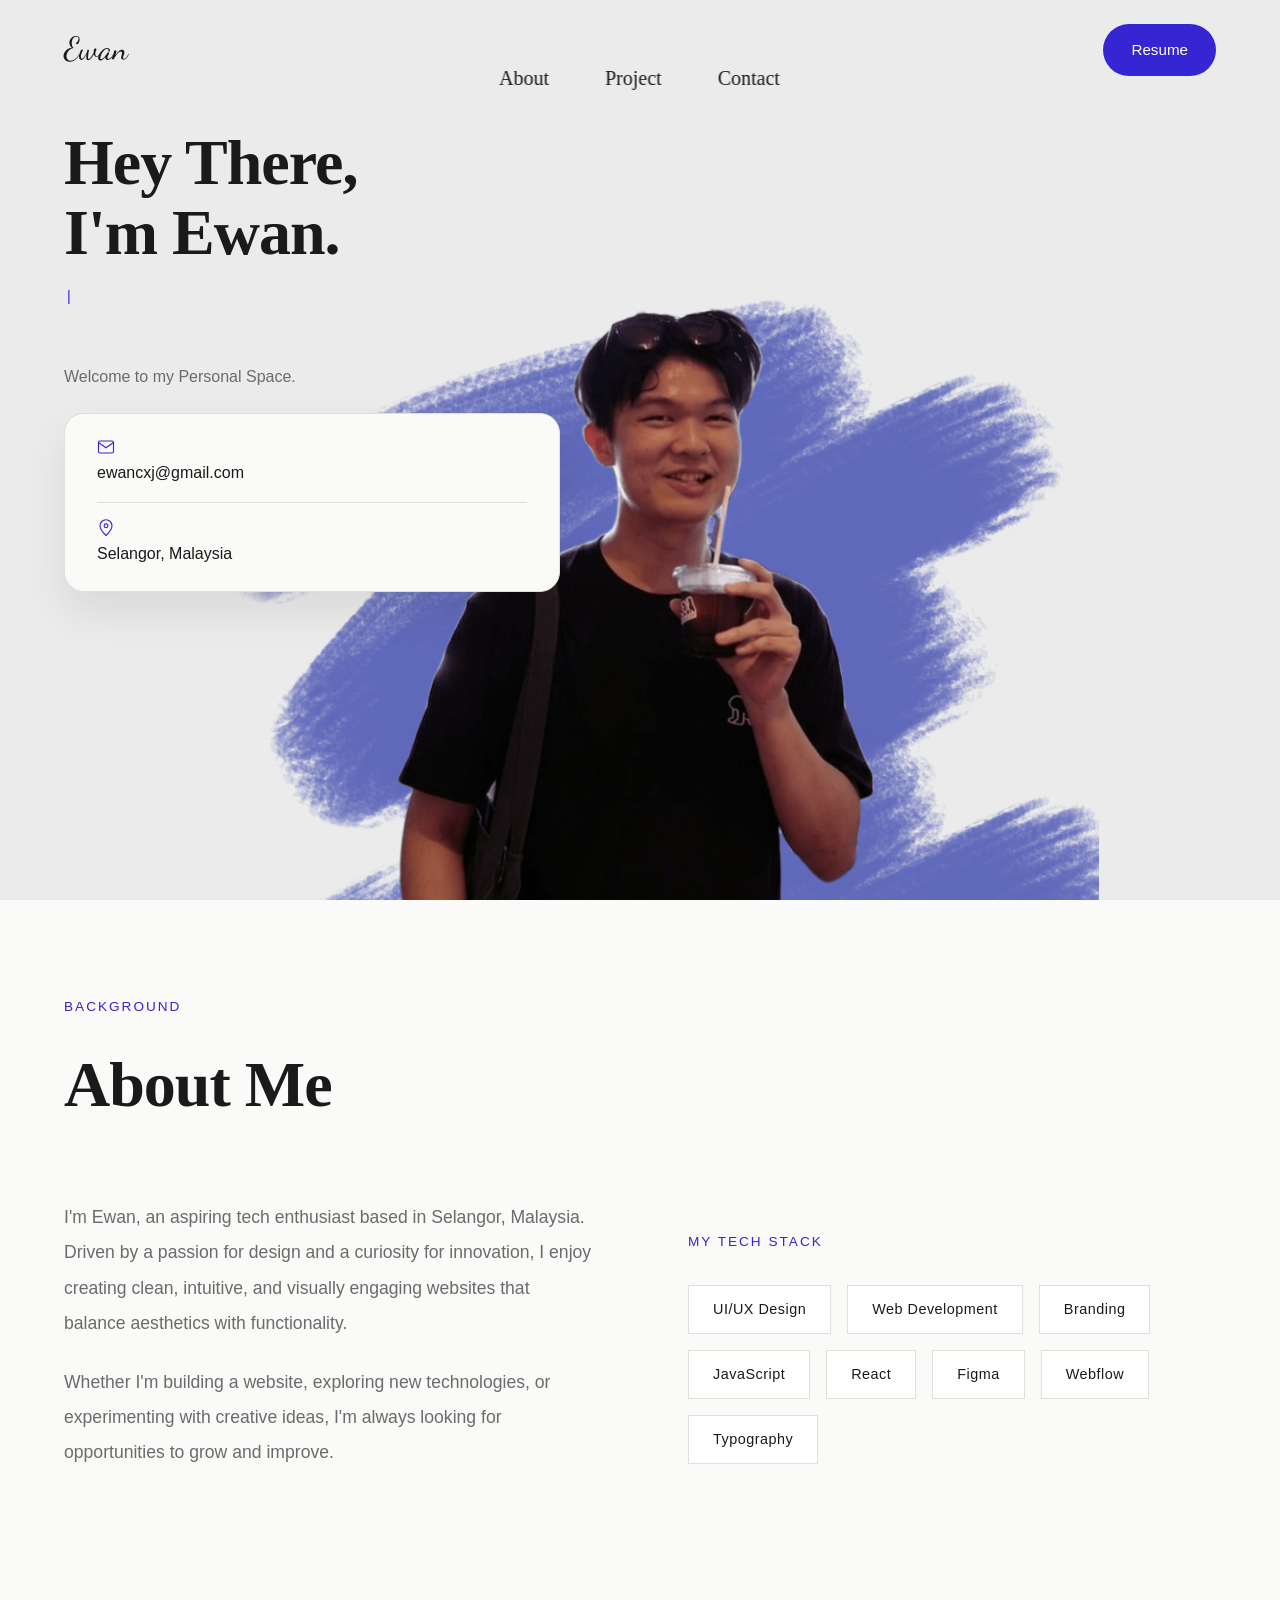
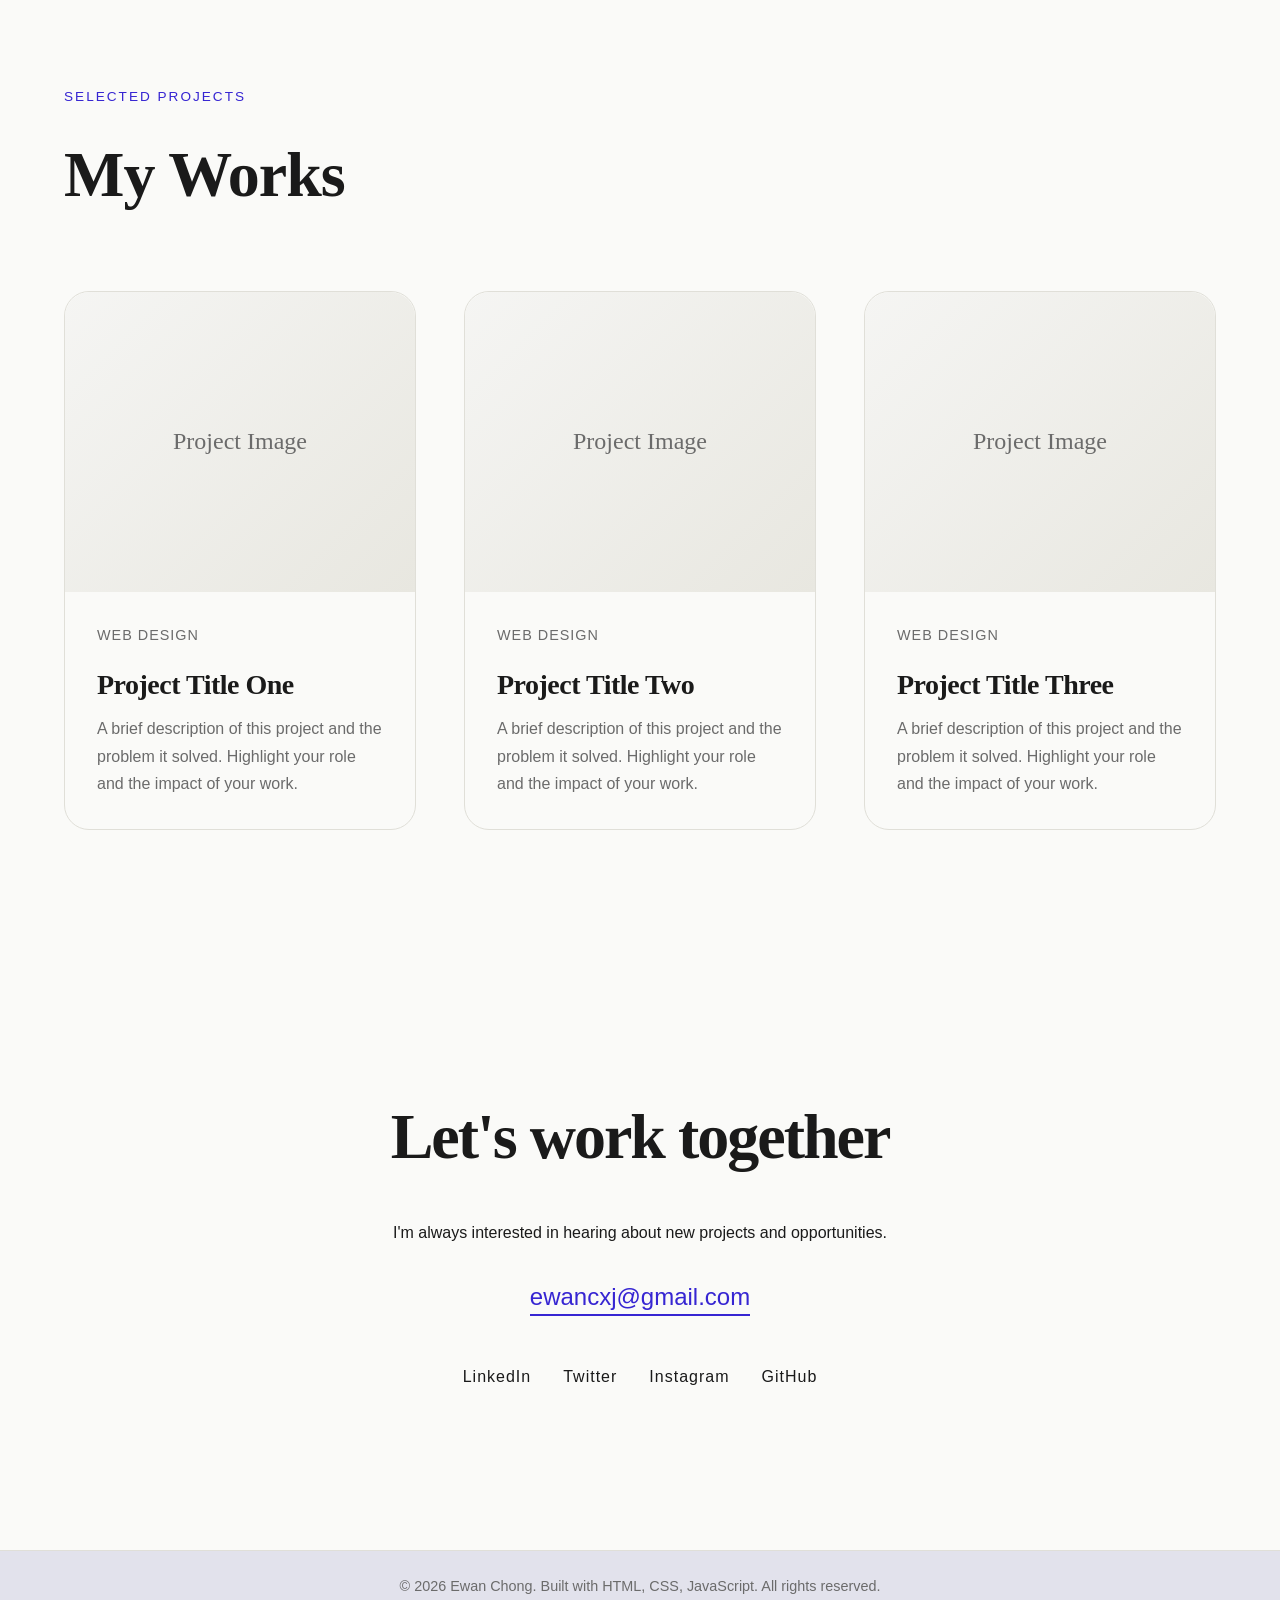
==== commit 2a75017d: "animation implementation" ====
--- a/index.html
+++ b/index.html
@@ -27,7 +27,7 @@
         <div class="hero-visual">
             <img src="img/portrait.png" alt="Ewan Chong" class="hero-portrait">
         </div>
-        <div class="hero-content">
+        <div class="hero-content" style="--anim-delay: 0.1s;">
             <h1 class="hero-heading">Hey There,<br>I'm Ewan.</h1>
             <div class="hero-label"><span id="typewriter"></span></div>
 
@@ -65,7 +65,7 @@
 
 	<!-- About Section -->
 	<section id="about">
-		<div class="section-header">
+		<div class="section-header" style="--anim-delay: 0.1s; --anim-duration: 1.6s;">
             <div class="section-label">Background</div>
             <h2 class="section-title">About Me</h2>
         </div>
@@ -104,7 +104,7 @@
 
 	<!-- Project Section -->
 	<section id="project">
-		<div class="section-header">
+		<div class="section-header" style="--anim-delay: 0.1s; --anim-duration: 1.6s;">
             <div class="section-label">Selected Projects</div>
             <h2 class="section-title">My Works</h2>
         </div>
@@ -151,7 +151,7 @@
 
 	<!-- Contact Section -->
 	<section id="contact">
-		<div class="contact-content">
+		<div class="contact-content" style="--anim-delay: 0.15s; --anim-duration: 1.6s;">
             <h2 class="contact-title">Let's work together</h2>
             <p class="hero-description" style="margin: 0 auto 2rem;">
                 I'm always interested in hearing about new projects and opportunities.
@@ -170,7 +170,7 @@
 
 	<!-- Footer -->
 	<footer>
-		<p>&copy; 2026 Ewan Chong. All rights reserved.</p>
+		<p>&copy; 2026 Ewan Chong. Built with HTML, CSS, JavaScript. All rights reserved.</p>
 	</footer>
 
     <script src="scripts/scripts.js"></script>
--- a/styles/styles.css
+++ b/styles/styles.css
@@ -549,8 +549,9 @@
 .animate {
     opacity: 0;
     transform: translateY(40px);
-    transition: opacity 1.4s cubic-bezier(0.16, 1, 0.3, 1),
-                transform 1.4s cubic-bezier(0.16, 1, 0.3, 1);
+    transition: opacity var(--anim-duration, 1.4s) cubic-bezier(0.16, 1, 0.3, 1),
+                transform var(--anim-duration, 1.4s) cubic-bezier(0.16, 1, 0.3, 1);
+    transition-delay: var(--anim-delay, 0s);
 }
 
 .animate.visible {
@@ -558,8 +559,27 @@
     transform: translateY(0);
 }
 
-/* Staggered delays for project items */
-.animate:nth-child(1) { transition-delay: 0.2s; }
-.animate:nth-child(2) { transition-delay: 0.4s; }
-.animate:nth-child(3) { transition-delay: 0.6s; }
-.animate:nth-child(4) { transition-delay: 0.8s; }+/* Repeated items: staggered cascade */
+.project-grid .project-item:nth-child(1) { --anim-delay: 0.1s; }
+.project-grid .project-item:nth-child(2) { --anim-delay: 0.2s; }
+.project-grid .project-item:nth-child(3) { --anim-delay: 0.3s; }
+
+.skills .skill-tag:nth-child(1) { --anim-delay: 0.05s; }
+.skills .skill-tag:nth-child(2) { --anim-delay: 0.1s; }
+.skills .skill-tag:nth-child(3) { --anim-delay: 0.15s; }
+.skills .skill-tag:nth-child(4) { --anim-delay: 0.2s; }
+.skills .skill-tag:nth-child(5) { --anim-delay: 0.25s; }
+.skills .skill-tag:nth-child(6) { --anim-delay: 0.3s; }
+.skills .skill-tag:nth-child(7) { --anim-delay: 0.35s; }
+.skills .skill-tag:nth-child(8) { --anim-delay: 0.4s; }
+
+@media (prefers-reduced-motion: reduce) {
+    .animate {
+        opacity: 1;
+        transform: none;
+        transition: none;
+    }
+    .project-item:hover {
+        animation: none;
+    }
+}
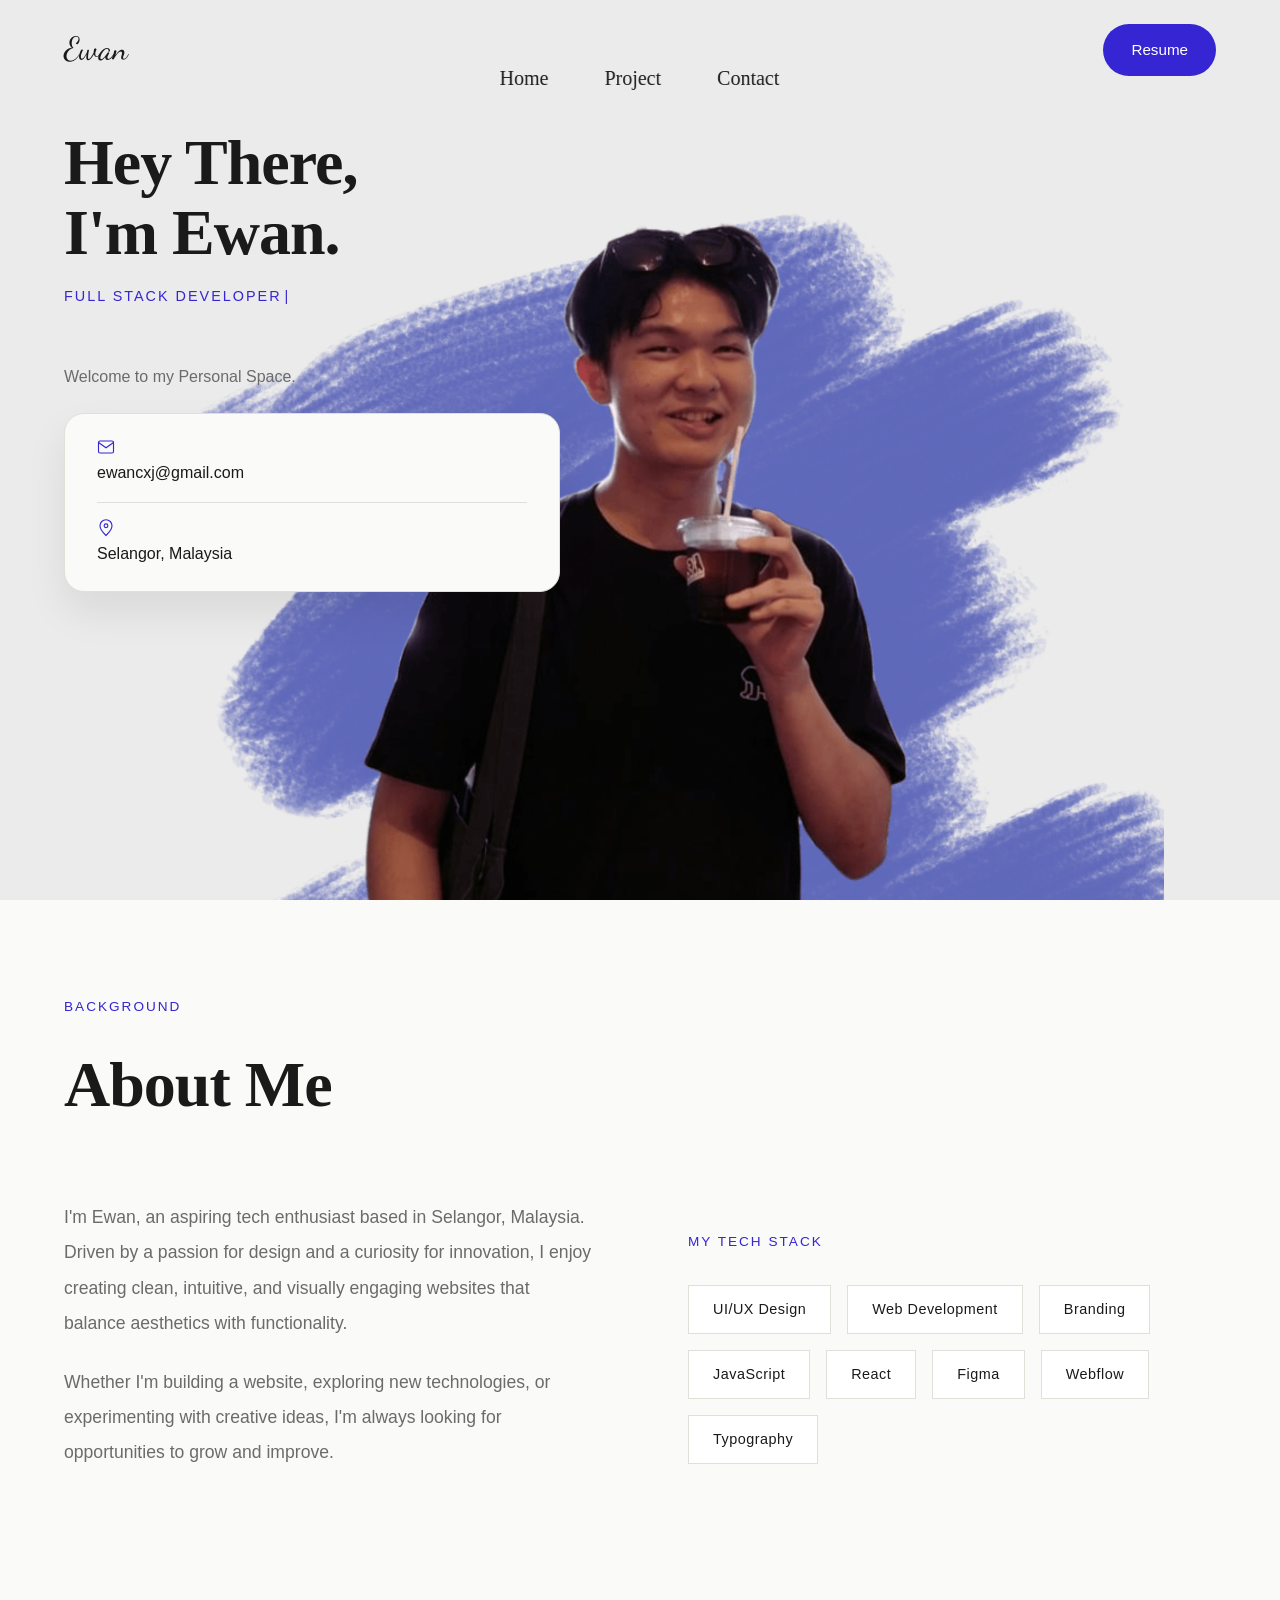
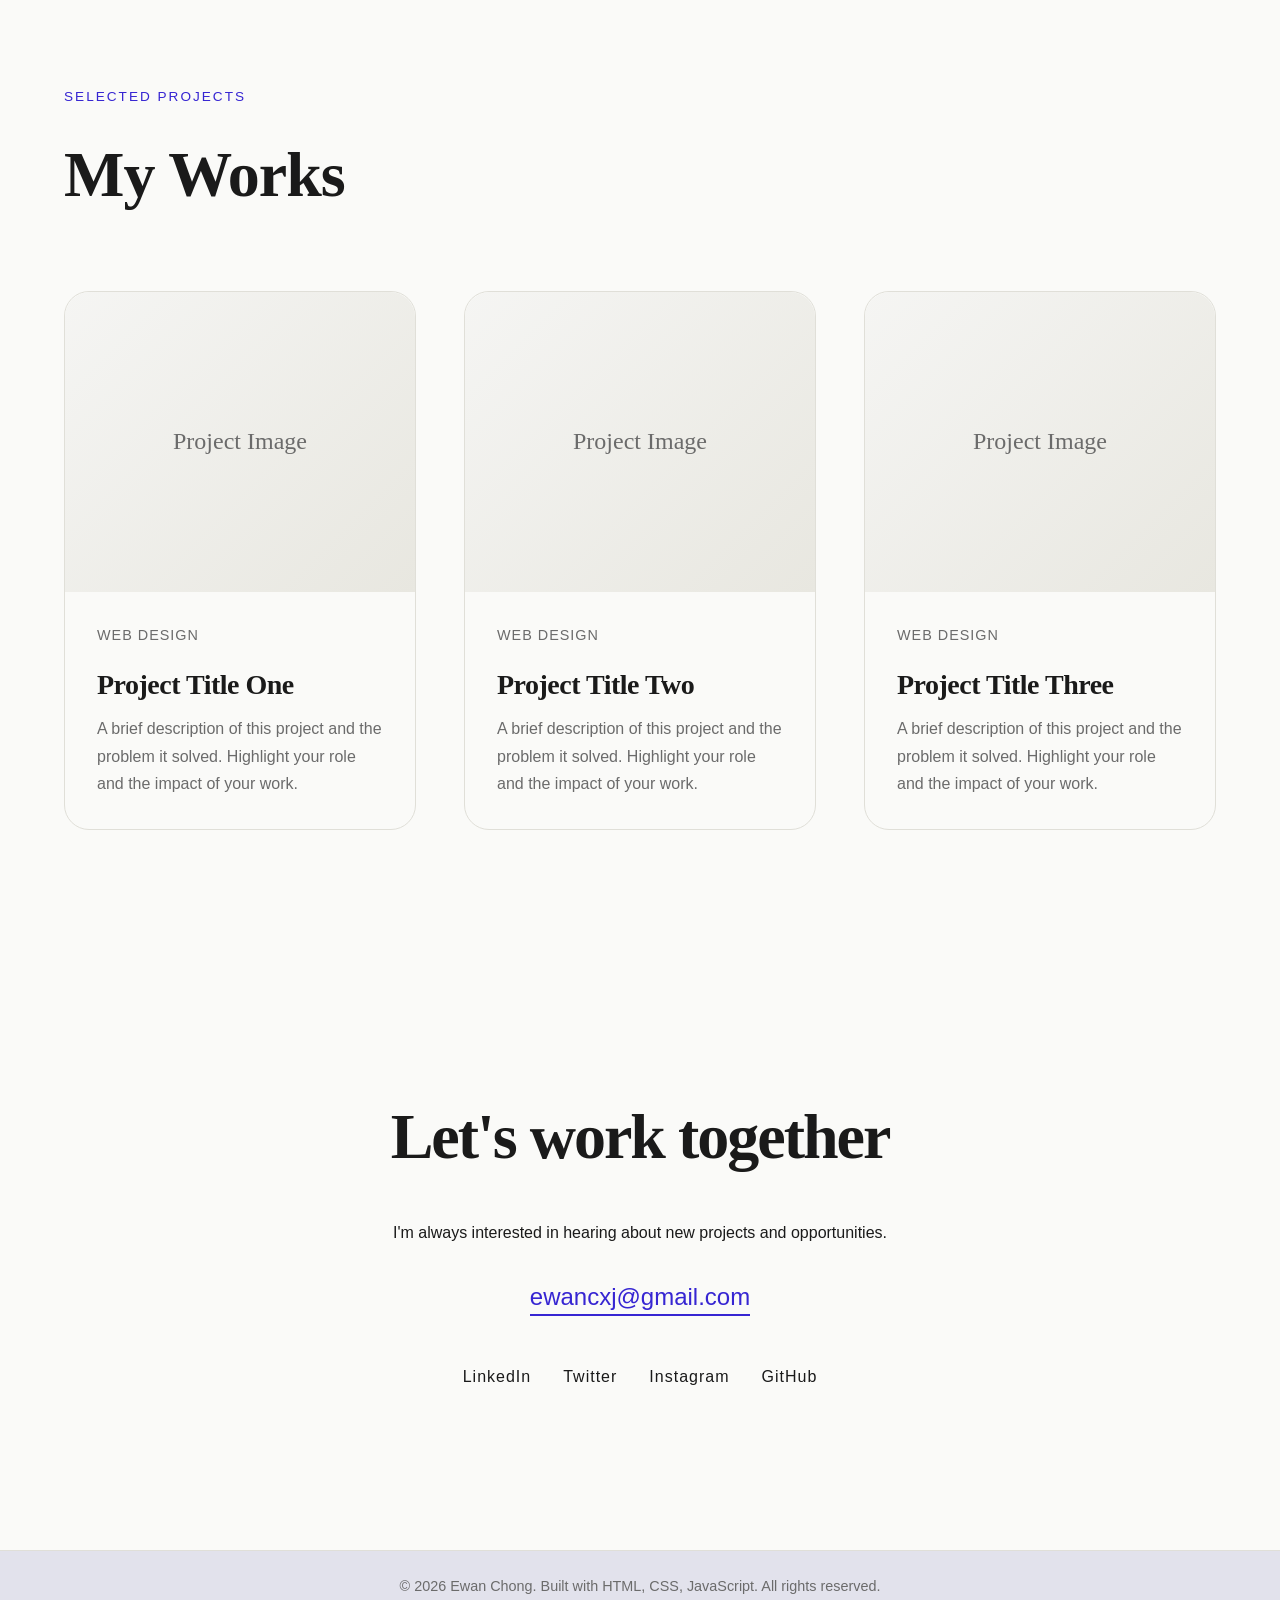
==== commit 7fd8d905: "minor updates" ====
--- a/index.html
+++ b/index.html
@@ -15,7 +15,7 @@
      <a href="#" class="nav-signature">Ewan</a>
 	<nav>
 		<ul>
-            <li><a href="#about"><span>About</span></a></li>
+            <li><a href="#home"><span>Home</span></a></li>
             <li><a href="#project"><span>Project</span></a></li>
             <li><a href="#contact"><span>Contact</span></a></li>
         </ul>
@@ -23,7 +23,7 @@
     <a href="#resume" class="nav-resume">Resume</a>
 
 	<!-- Hero Section -->
-	<section class="hero">
+	<section id="home" class="hero">
         <div class="hero-visual">
             <img src="img/portrait.png" alt="Ewan Chong" class="hero-portrait">
         </div>
--- a/styles/styles.css
+++ b/styles/styles.css
@@ -168,7 +168,7 @@
     object-fit: contain;
     display: block;
     height: auto;
-    max-height: 70%;
+    max-height: 80%;
     width: auto;
     max-width: 100%
 }
@@ -413,6 +413,12 @@
     border: 2px solid var(--color-accent);
     box-shadow: 0 20px 40px rgba(0, 0, 0, 0.1);
     animation: float 2s ease-in-out 0.4s infinite;
+}
+
+.project-item.animate {
+    transition: opacity var(--anim-duration, 1.4s) cubic-bezier(0.16, 1, 0.3, 1),
+                transform 0.4s ease,
+                box-shadow 0.4s ease;
 }
 
 @keyframes float {
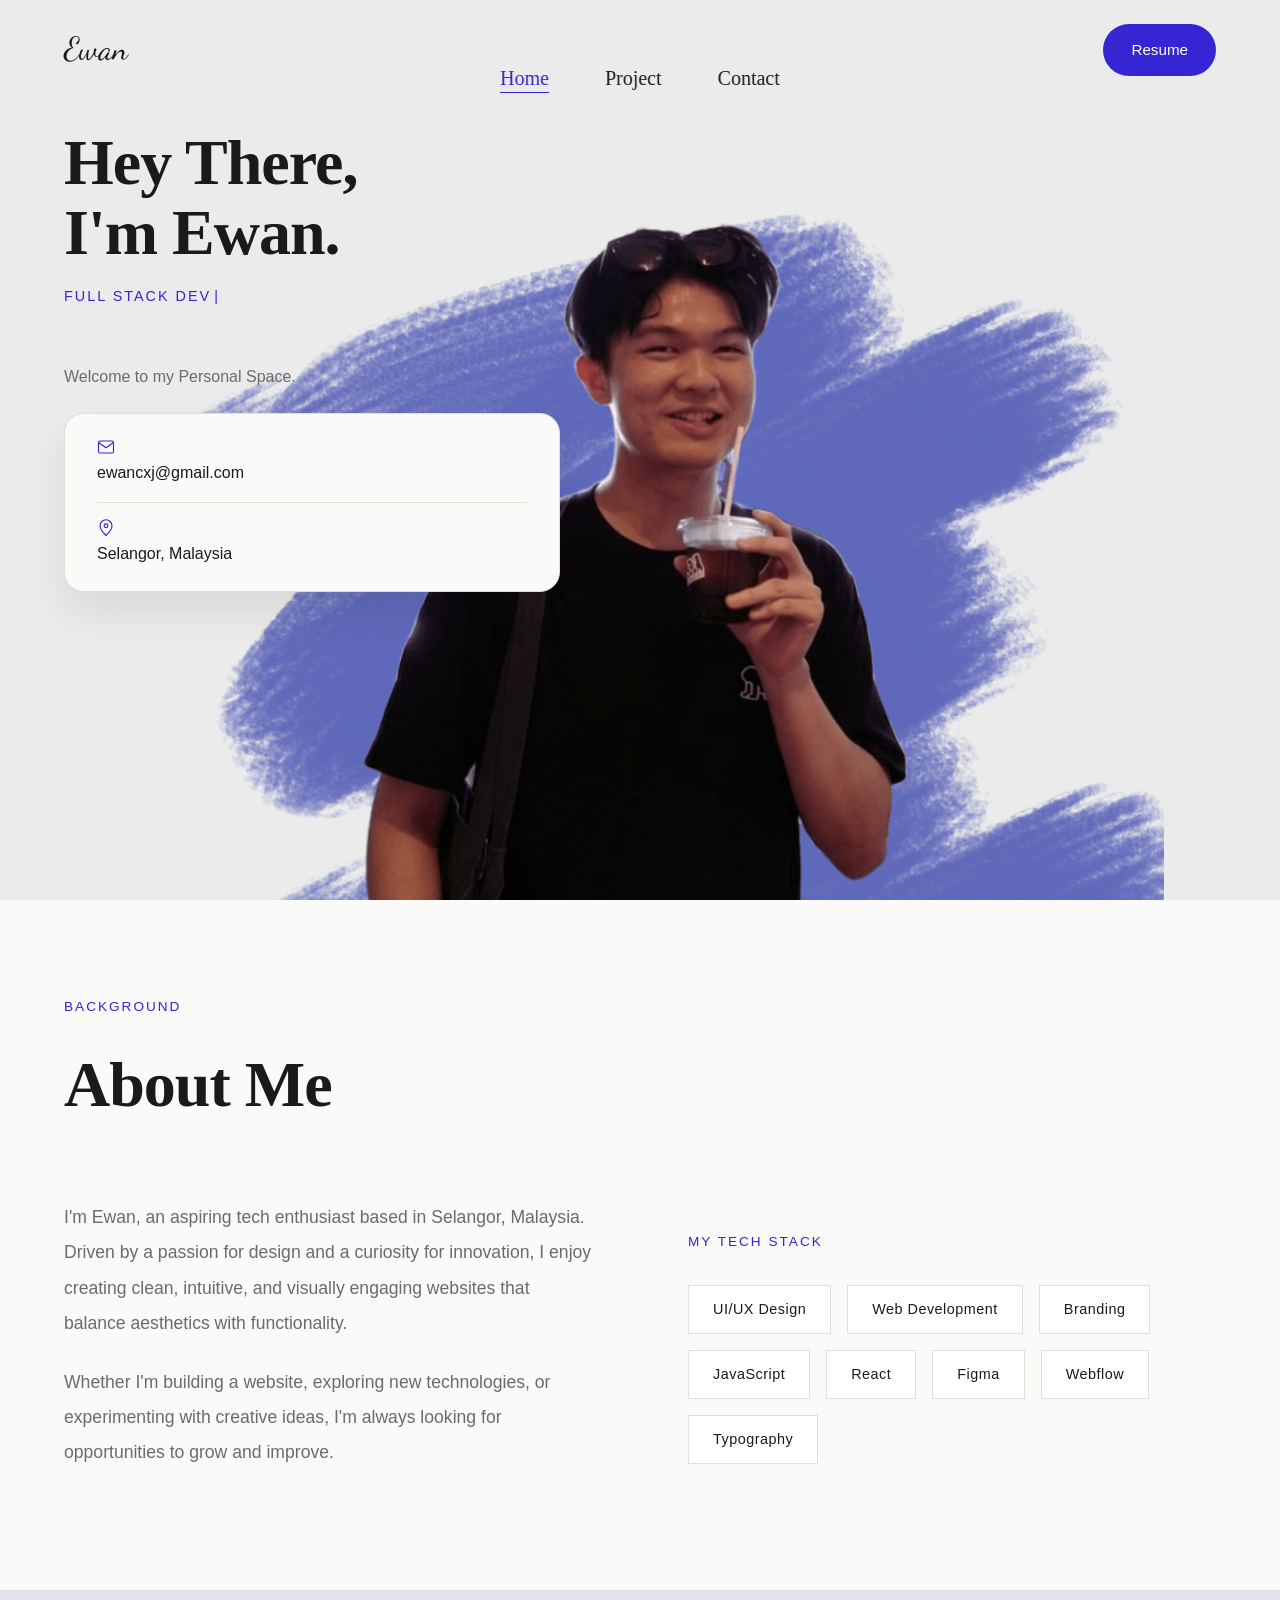
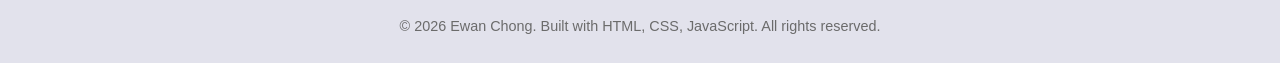
==== commit b6e07063: "Rework entire page" ====
--- a/index.html
+++ b/index.html
@@ -12,12 +12,12 @@
 </head>
 <body>
 	<!-- Navigation Bar -->
-     <a href="#" class="nav-signature">Ewan</a>
+     <a href="index.html" class="nav-signature">Ewan</a>
 	<nav>
 		<ul>
-            <li><a href="#home"><span>Home</span></a></li>
-            <li><a href="#project"><span>Project</span></a></li>
-            <li><a href="#contact"><span>Contact</span></a></li>
+            <li><a href="index.html" class="active"><span>Home</span></a></li>
+            <li><a href="projects.html"><span>Project</span></a></li>
+            <li><a href="contact.html"><span>Contact</span></a></li>
         </ul>
 	</nav>
     <a href="#resume" class="nav-resume">Resume</a>
@@ -102,72 +102,6 @@
 	</section>
 
 
-	<!-- Project Section -->
-	<section id="project">
-		<div class="section-header" style="--anim-delay: 0.1s; --anim-duration: 1.6s;">
-            <div class="section-label">Selected Projects</div>
-            <h2 class="section-title">My Works</h2>
-        </div>
- 
-        <div class="project-grid">
-            <article class="project-item">
-                <div class="project-image">Project Image</div>
-                <div class="project-content">
-                    <div class="project-category">Web Design</div>
-                    <h3 class="project-title">Project Title One</h3>
-                    <p class="project-description">
-                        A brief description of this project and the problem it solved. 
-                        Highlight your role and the impact of your work.
-                    </p>
-                </div>
-            </article>
-
-			<article class="project-item">
-                <div class="project-image">Project Image</div>
-                <div class="project-content">
-                    <div class="project-category">Web Design</div>
-                    <h3 class="project-title">Project Title Two</h3>
-                    <p class="project-description">
-                        A brief description of this project and the problem it solved. 
-                        Highlight your role and the impact of your work.
-                    </p>
-                </div>
-            </article>
-
-            <article class="project-item">
-                <div class="project-image">Project Image</div>
-                <div class="project-content">
-                    <div class="project-category">Web Design</div>
-                    <h3 class="project-title">Project Title Three</h3>
-                    <p class="project-description">
-                        A brief description of this project and the problem it solved. 
-                        Highlight your role and the impact of your work.
-                    </p>
-                </div>
-            </article>
-        </div>    
-	</section>
-
-
-	<!-- Contact Section -->
-	<section id="contact">
-		<div class="contact-content" style="--anim-delay: 0.15s; --anim-duration: 1.6s;">
-            <h2 class="contact-title">Let's work together</h2>
-            <p class="hero-description" style="margin: 0 auto 2rem;">
-                I'm always interested in hearing about new projects and opportunities.
-            </p>
-            <a href="mailto:ewancxj@gmail.com" class="contact-email">ewancxj@gmail.com</a>
-            
-            <div class="social-links">
-                <a href="https://www.linkedin.com/in/xin-jie-chong" class="social-link">LinkedIn</a>
-                <a href="https://x.com/_Edzer_" class="social-link">Twitter</a>
-				<a href="https://www.instagram.com/xinnjiee_/?hl=en" class="social-link">Instagram</a>
-				<a href="https://github.com/ItsEdzer" class="social-link">GitHub</a>
-            </div>
-        </div>
-	</section>
-
-
 	<!-- Footer -->
 	<footer>
 		<p>&copy; 2026 Ewan Chong. Built with HTML, CSS, JavaScript. All rights reserved.</p>
@@ -175,4 +109,4 @@
 
     <script src="scripts/scripts.js"></script>
 </body>
-</html>
+</html>
--- a/styles/styles.css
+++ b/styles/styles.css
@@ -135,6 +135,15 @@
     color: var(--color-accent);
 }
 
+/* Active page indicator — persists without needing hover */
+nav ul li a.active span {
+    color: var(--color-accent);
+}
+
+nav ul li a.active span::after {
+    width: 100%;
+}
+
 
 
 /* Hero Section */
@@ -350,6 +359,31 @@
 
 
 
+/* Page Header (used on Projects & Contact pages) */
+.page-header {
+    min-height: 45vh;
+    display: flex;
+    align-items: center;
+    background: var(--color-bg-secondary);
+    padding: 10rem 4rem 4rem;
+}
+
+.page-title {
+    font-family: var(--serif);
+    font-size: clamp(2.5rem, 6vw, 4rem);
+    font-weight: 700;
+    letter-spacing: -1px;
+    margin: 0.5rem 0 1rem;
+}
+
+.page-subtitle {
+    font-size: 1.1rem;
+    color: var(--color-secondary);
+    max-width: 500px;
+}
+
+
+
 /* About Section */
 .about-content {
     display: grid;
@@ -395,11 +429,14 @@
 
 
 /* Project Section */
+.project-section {
+    padding-top: 4rem;
+}
+
 .project-grid {
     display: grid;
     grid-template-columns: repeat(auto-fit, minmax(300px, 1fr));
     gap: 3rem;
-    margin-top: 3rem;
 }
 
 .project-item {
@@ -474,29 +511,105 @@
 
 
 /* Contact Section */
-.contact-content {
-    text-align: center;
-    max-width: 800px;
-    margin: 0 auto;
-    padding: 4rem 0;
-}
-
-.contact-title {
-    font-family: var(--serif);
-    font-size: clamp(2.5rem, 5vw, 4.5rem);
-    font-weight: 900;
-    margin-bottom: 2rem;
-    letter-spacing: -2px;
+.contact-section {
+    padding-top: 4rem;
+}
+
+.contact-wrapper {
+    display: grid;
+    grid-template-columns: 1.4fr 1fr;
+    gap: 5rem;
+    max-width: 1100px;
+}
+
+.contact-form {
+    display: flex;
+    flex-direction: column;
+    gap: 1.5rem;
+}
+
+.form-group {
+    display: flex;
+    flex-direction: column;
+    gap: 0.5rem;
+}
+
+.form-group label {
+    font-size: 0.8rem;
+    text-transform: uppercase;
+    letter-spacing: 1px;
+    color: var(--color-secondary);
+    font-weight: 500;
+}
+
+.form-group input,
+.form-group textarea {
+    padding: 0.9rem 1.2rem;
+    border: 1px solid var(--color-border);
+    border-radius: 12px;
+    font-family: var(--sans);
+    font-size: 1rem;
+    background: var(--color-bg-secondary);
+    color: var(--color-text);
+    transition: border-color 0.3s ease, background 0.3s ease;
+}
+
+.form-group input:focus,
+.form-group textarea:focus {
+    outline: none;
+    border-color: var(--color-accent);
+    background: var(--color-bg);
+}
+
+.form-group textarea {
+    resize: vertical;
+    min-height: 140px;
+}
+
+.form-submit {
+    align-self: flex-start;
+    padding: 0.9rem 2rem;
+    background: var(--color-accent);
+    color: white;
+    border: none;
+    border-radius: 30px;
+    font-size: 1rem;
+    font-weight: 500;
+    font-family: var(--sans);
+    cursor: pointer;
+    transition: opacity 0.3s ease;
+}
+
+.form-submit:hover {
+    opacity: 0.85;
+}
+
+.form-status {
+    font-size: 0.9rem;
+    color: var(--color-accent);
+    min-height: 1.2em;
+}
+
+.contact-alt {
+    border-left: 1px solid var(--color-border);
+    padding-left: 3rem;
+}
+
+.contact-alt p {
+    color: var(--color-secondary);
+    margin-bottom: 0.75rem;
 }
 
 .contact-email {
-    font-size: 1.5rem;
+    display: inline-block;
+    font-size: 1.25rem;
     color: var(--color-accent);
     text-decoration: none;
     font-weight: 500;
     border-bottom: 2px solid var(--color-accent);
     padding-bottom: 0.25rem;
     transition: opacity 0.3s ease;
+    margin-bottom: 2.5rem;
 }
 
 .contact-email:hover {
@@ -505,9 +618,8 @@
 
 .social-links {
     display: flex;
-    gap: 2rem;
-    justify-content: center;
-    margin-top: 3rem;
+    flex-direction: column;
+    gap: 1rem;
 }
 
 .social-link {
@@ -517,6 +629,7 @@
     font-size: 1rem;
     letter-spacing: 1px;
     transition: color 0.3s ease;
+    width: fit-content;
 }
 
 .social-link::after {
@@ -588,4 +701,19 @@
     .project-item:hover {
         animation: none;
     }
+}
+
+
+/* Responsive: stack contact layout on smaller screens */
+@media (max-width: 800px) {
+    .contact-wrapper {
+        grid-template-columns: 1fr;
+        gap: 3rem;
+    }
+    .contact-alt {
+        border-left: none;
+        border-top: 1px solid var(--color-border);
+        padding-left: 0;
+        padding-top: 2rem;
+    }
 }
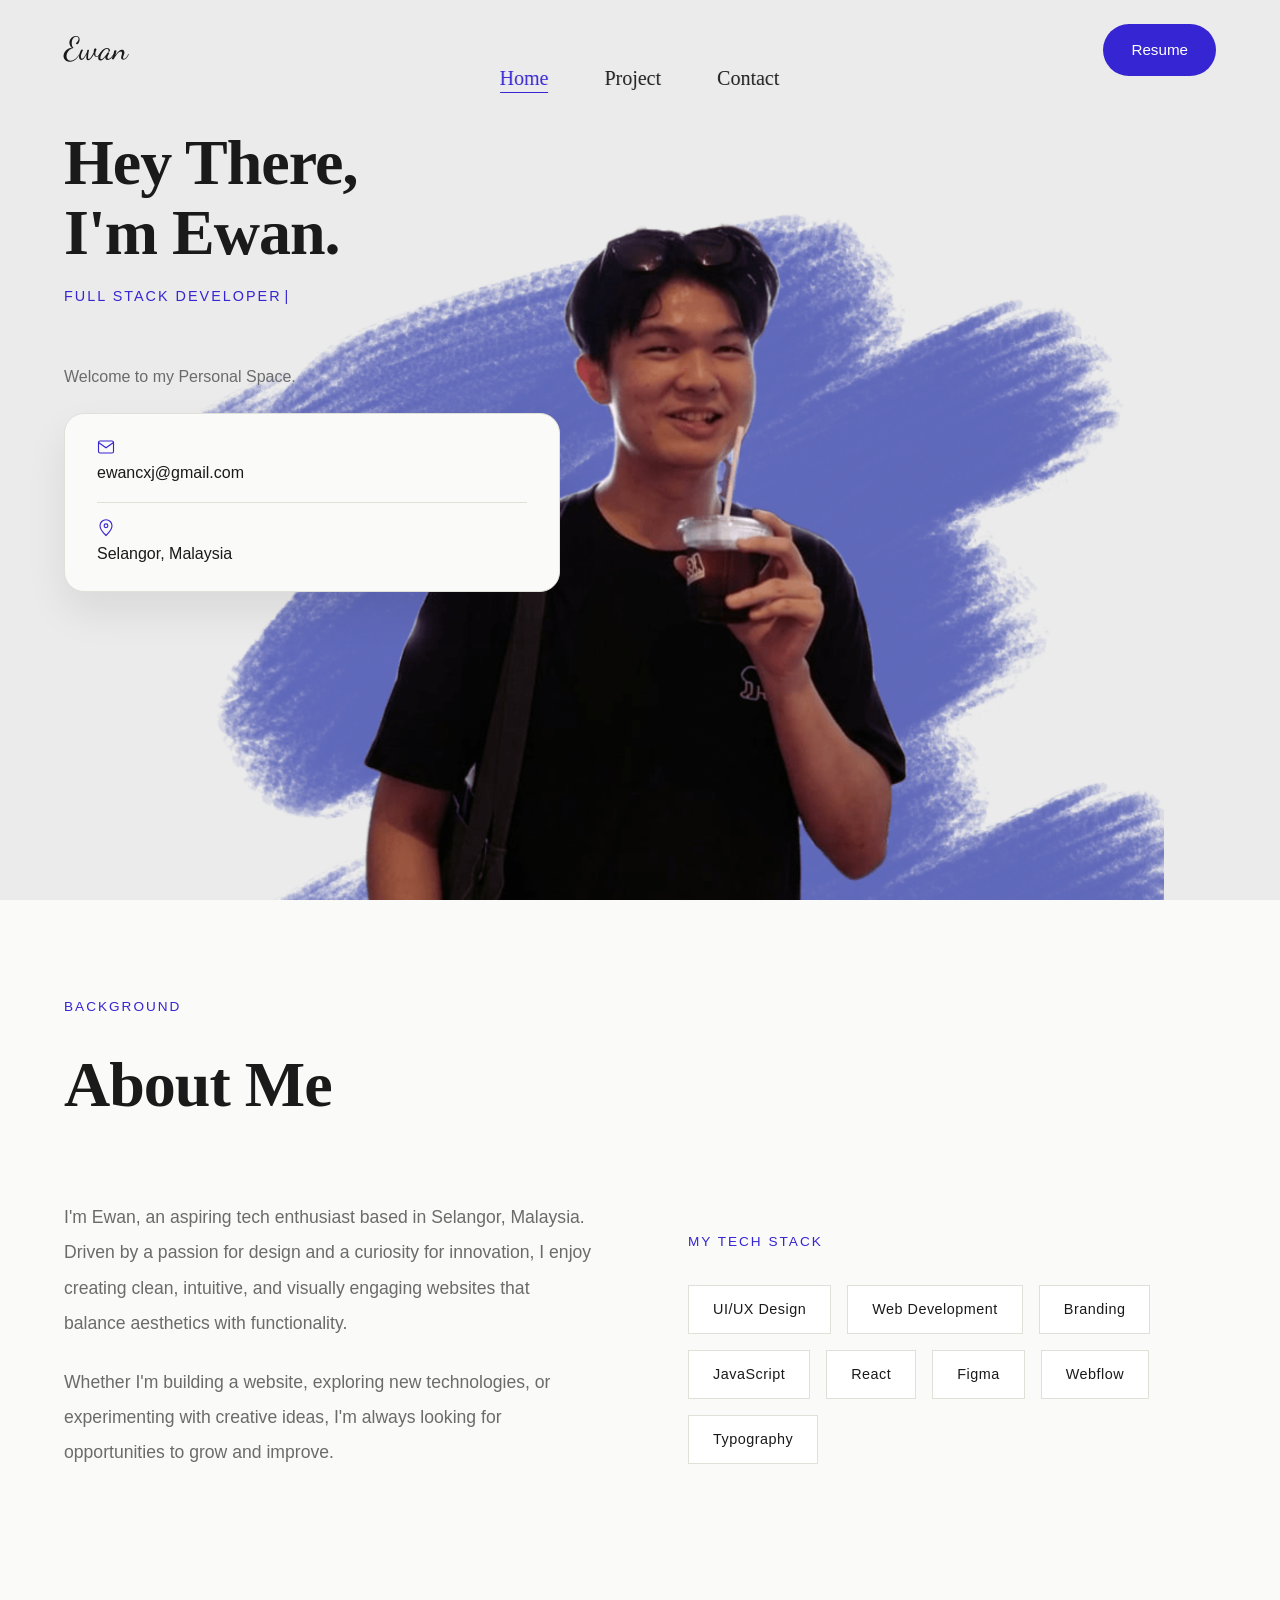
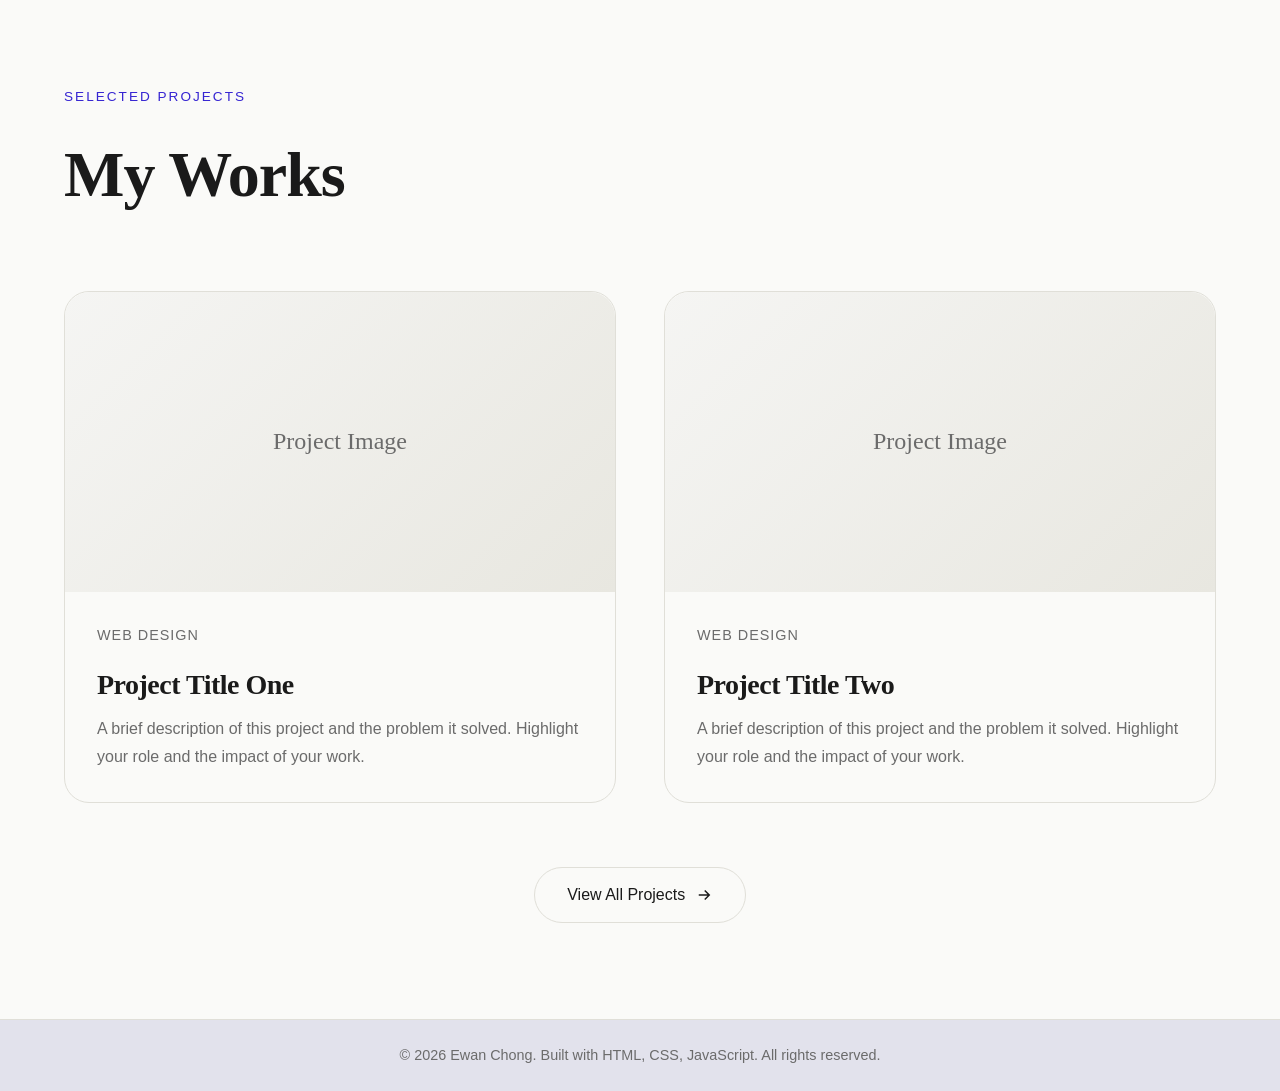
==== commit e42ffcdb: "added project preview at home page" ====
--- a/index.html
+++ b/index.html
@@ -61,7 +61,7 @@
         </div>
         
 	</section>
-	
+
 
 	<!-- About Section -->
 	<section id="about">
@@ -102,6 +102,50 @@
 	</section>
 
 
+    <!-- Project Preview Section -->
+	<section id="project">
+		<div class="section-header" style="--anim-delay: 0.1s; --anim-duration: 1.6s;">
+            <div class="section-label">Selected Projects</div>
+            <h2 class="section-title">My Works</h2>
+        </div>
+ 
+        <div class="project-grid">
+            <article class="project-item">
+                <div class="project-image">Project Image</div>
+                <div class="project-content">
+                    <div class="project-category">Web Design</div>
+                    <h3 class="project-title">Project Title One</h3>
+                    <p class="project-description">
+                        A brief description of this project and the problem it solved. 
+                        Highlight your role and the impact of your work.
+                    </p>
+                </div>
+            </article>
+ 
+			<article class="project-item">
+                <div class="project-image">Project Image</div>
+                <div class="project-content">
+                    <div class="project-category">Web Design</div>
+                    <h3 class="project-title">Project Title Two</h3>
+                    <p class="project-description">
+                        A brief description of this project and the problem it solved. 
+                        Highlight your role and the impact of your work.
+                    </p>
+                </div>
+            </article>
+        </div>
+ 
+        <div class="project-view-more" style="--anim-delay: 0.3s;">
+            <a href="projects.html" class="view-more-link">
+                View All Projects
+                <svg viewBox="0 0 24 24" fill="none" stroke="currentColor" stroke-width="2">
+                    <path d="M5 12h14M13 6l6 6-6 6"/>
+                </svg>
+            </a>
+        </div>
+	</section>
+
+
 	<!-- Footer -->
 	<footer>
 		<p>&copy; 2026 Ewan Chong. Built with HTML, CSS, JavaScript. All rights reserved.</p>
--- a/styles/styles.css
+++ b/styles/styles.css
@@ -433,6 +433,42 @@
     padding-top: 4rem;
 }
 
+.project-view-more {
+    display: flex;
+    justify-content: center;
+    margin-top: 4rem;
+}
+
+.view-more-link {
+    display: inline-flex;
+    align-items: center;
+    gap: 0.6rem;
+    padding: 0.9rem 2rem;
+    border: 1.5px solid var(--color-border);
+    border-radius: 30px;
+    color: var(--color-text);
+    text-decoration: none;
+    font-size: 1rem;
+    font-weight: 500;
+    transition: border-color 0.3s ease, color 0.3s ease, transform 0.3s ease;
+}
+
+.view-more-link svg {
+    width: 18px;
+    height: 18px;
+    transition: transform 0.3s ease;
+}
+
+.view-more-link:hover {
+    border-color: var(--color-accent);
+    color: var(--color-accent);
+    transform: translateX(4px);
+}
+
+.view-more-link:hover svg {
+    transform: translateX(3px);
+}
+
 .project-grid {
     display: grid;
     grid-template-columns: repeat(auto-fit, minmax(300px, 1fr));
